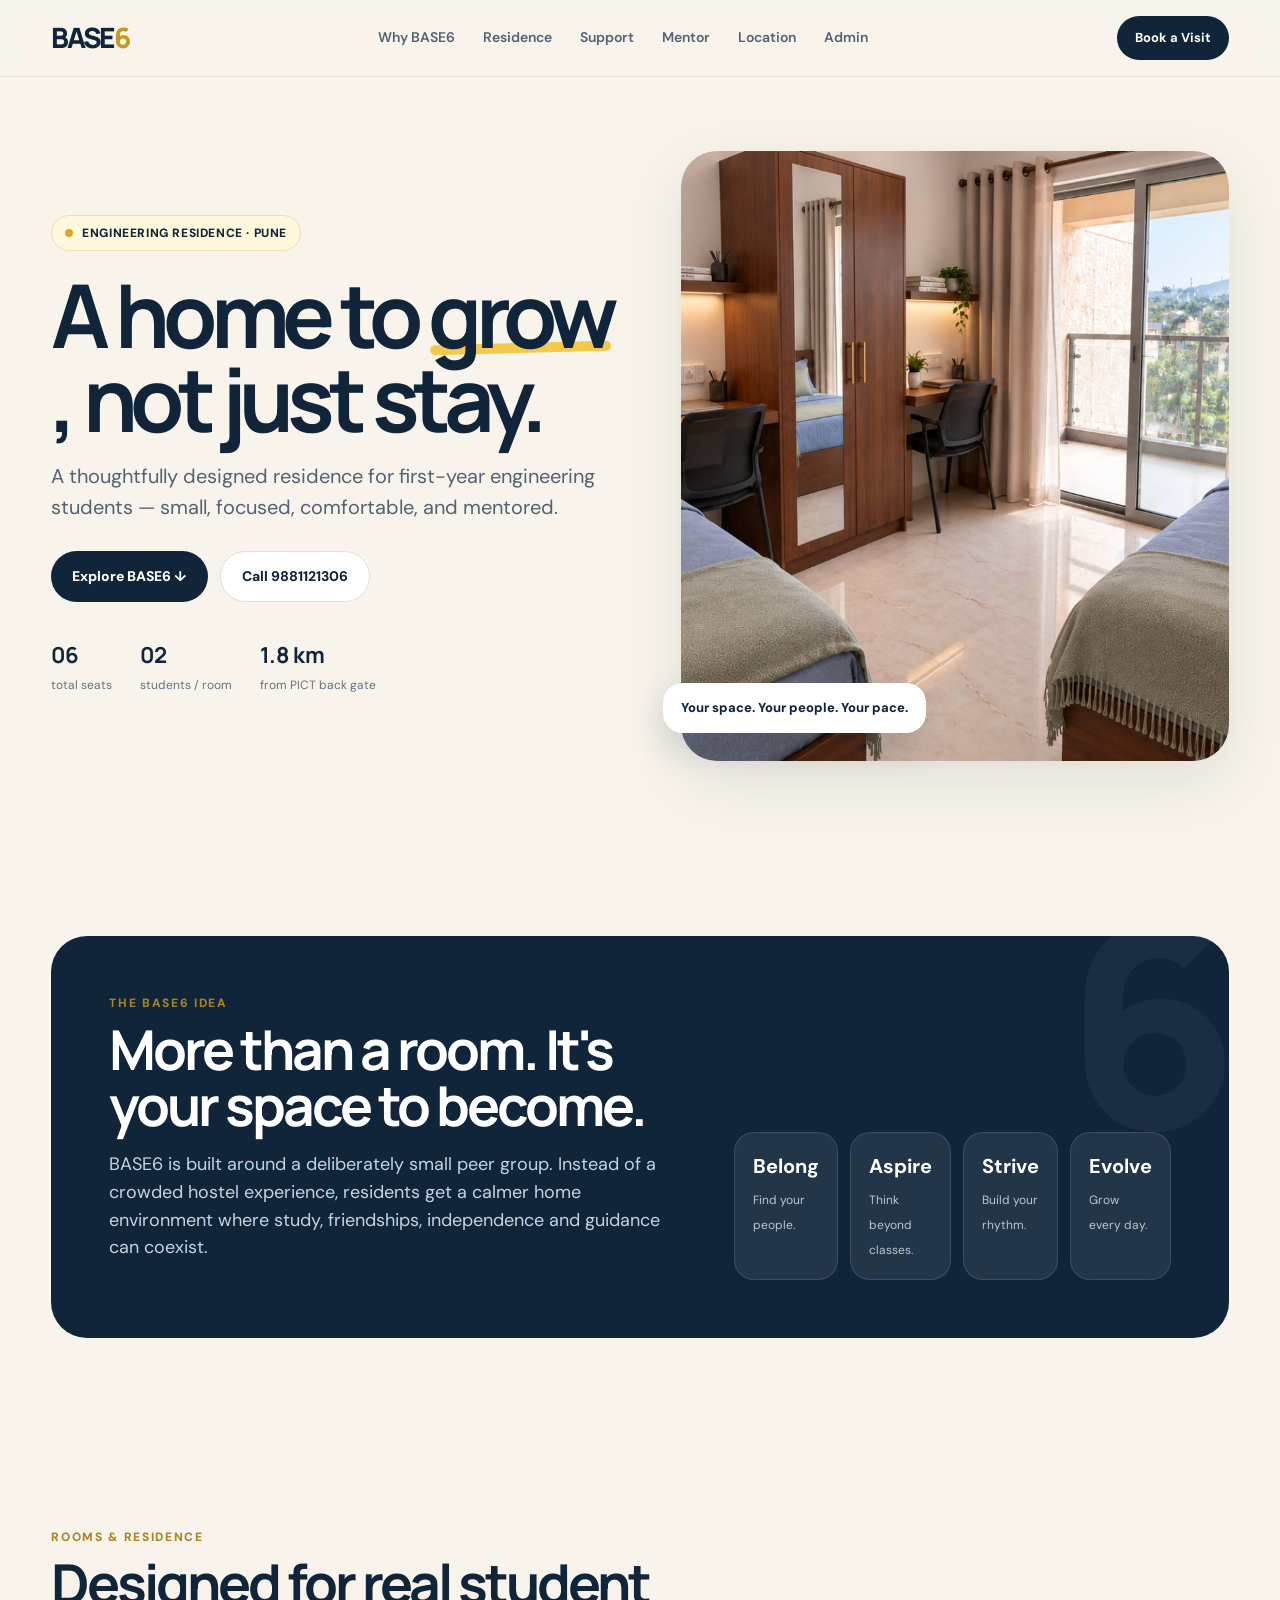
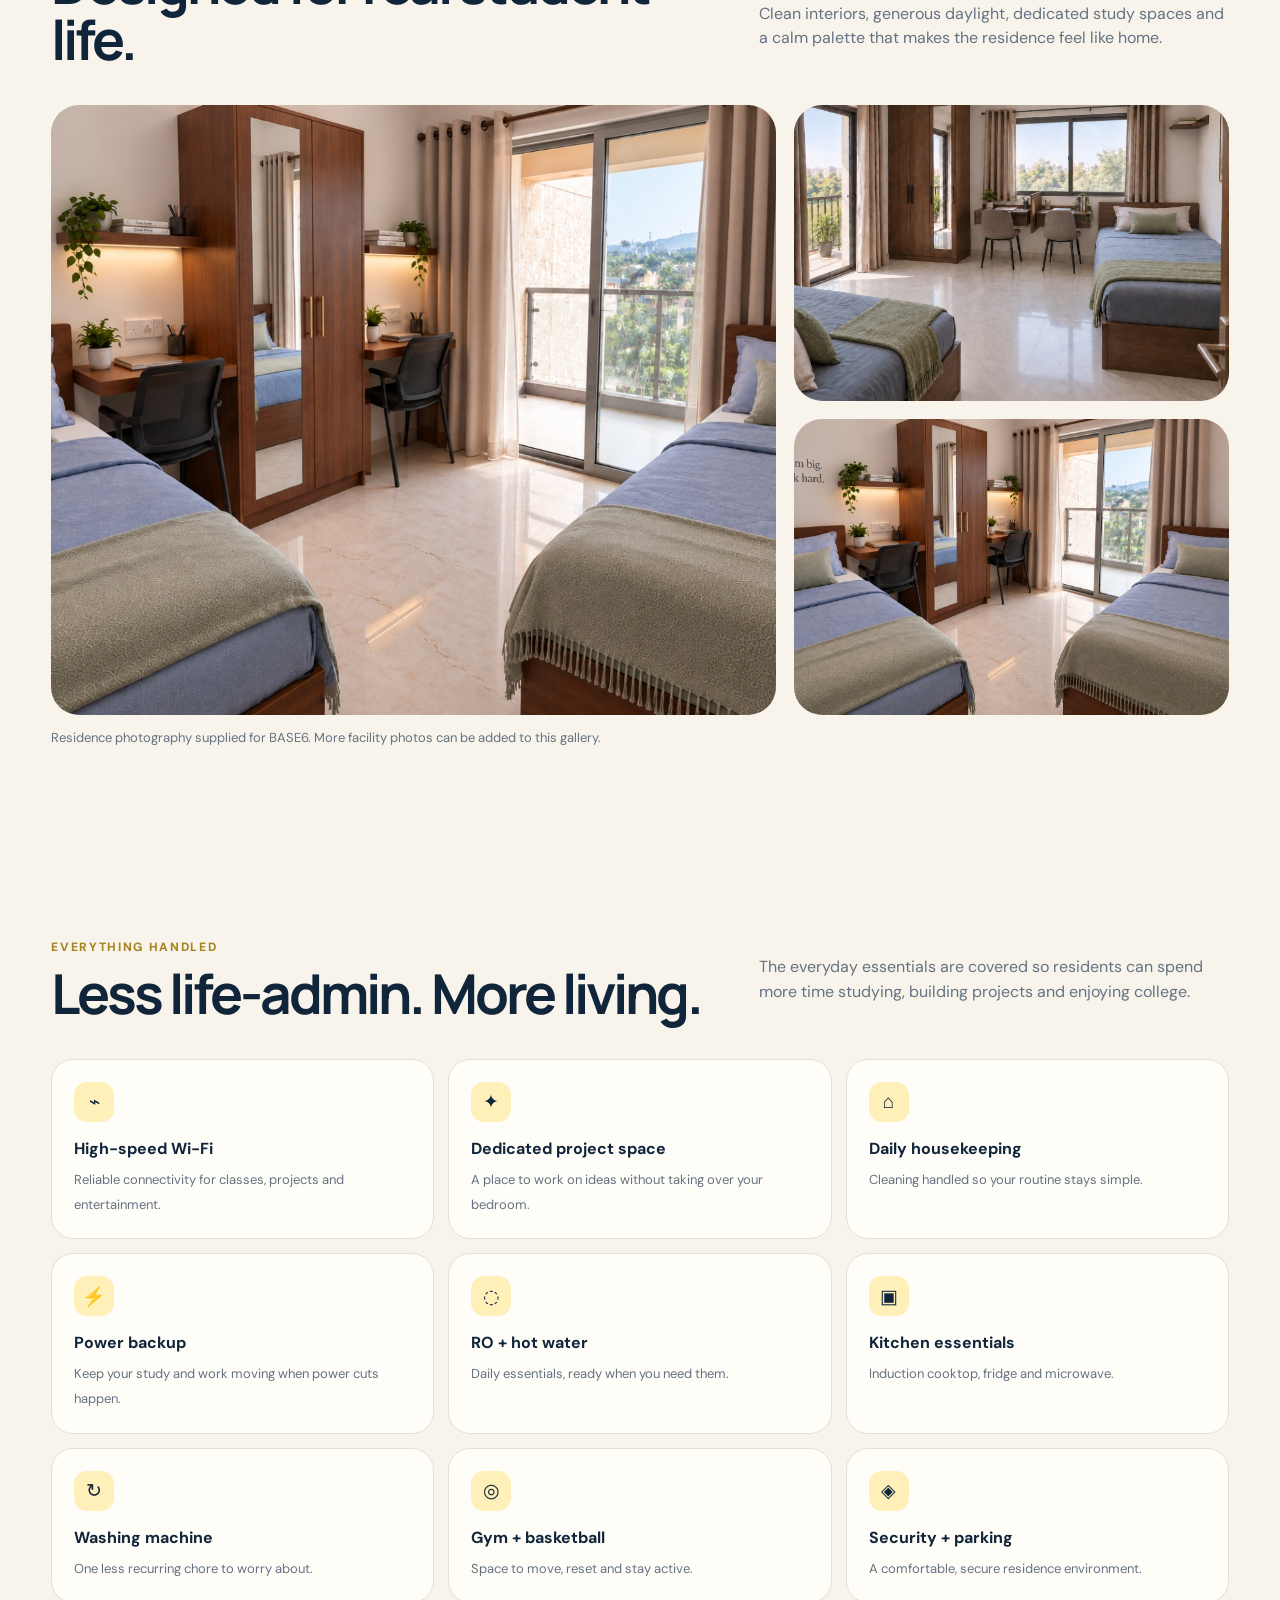
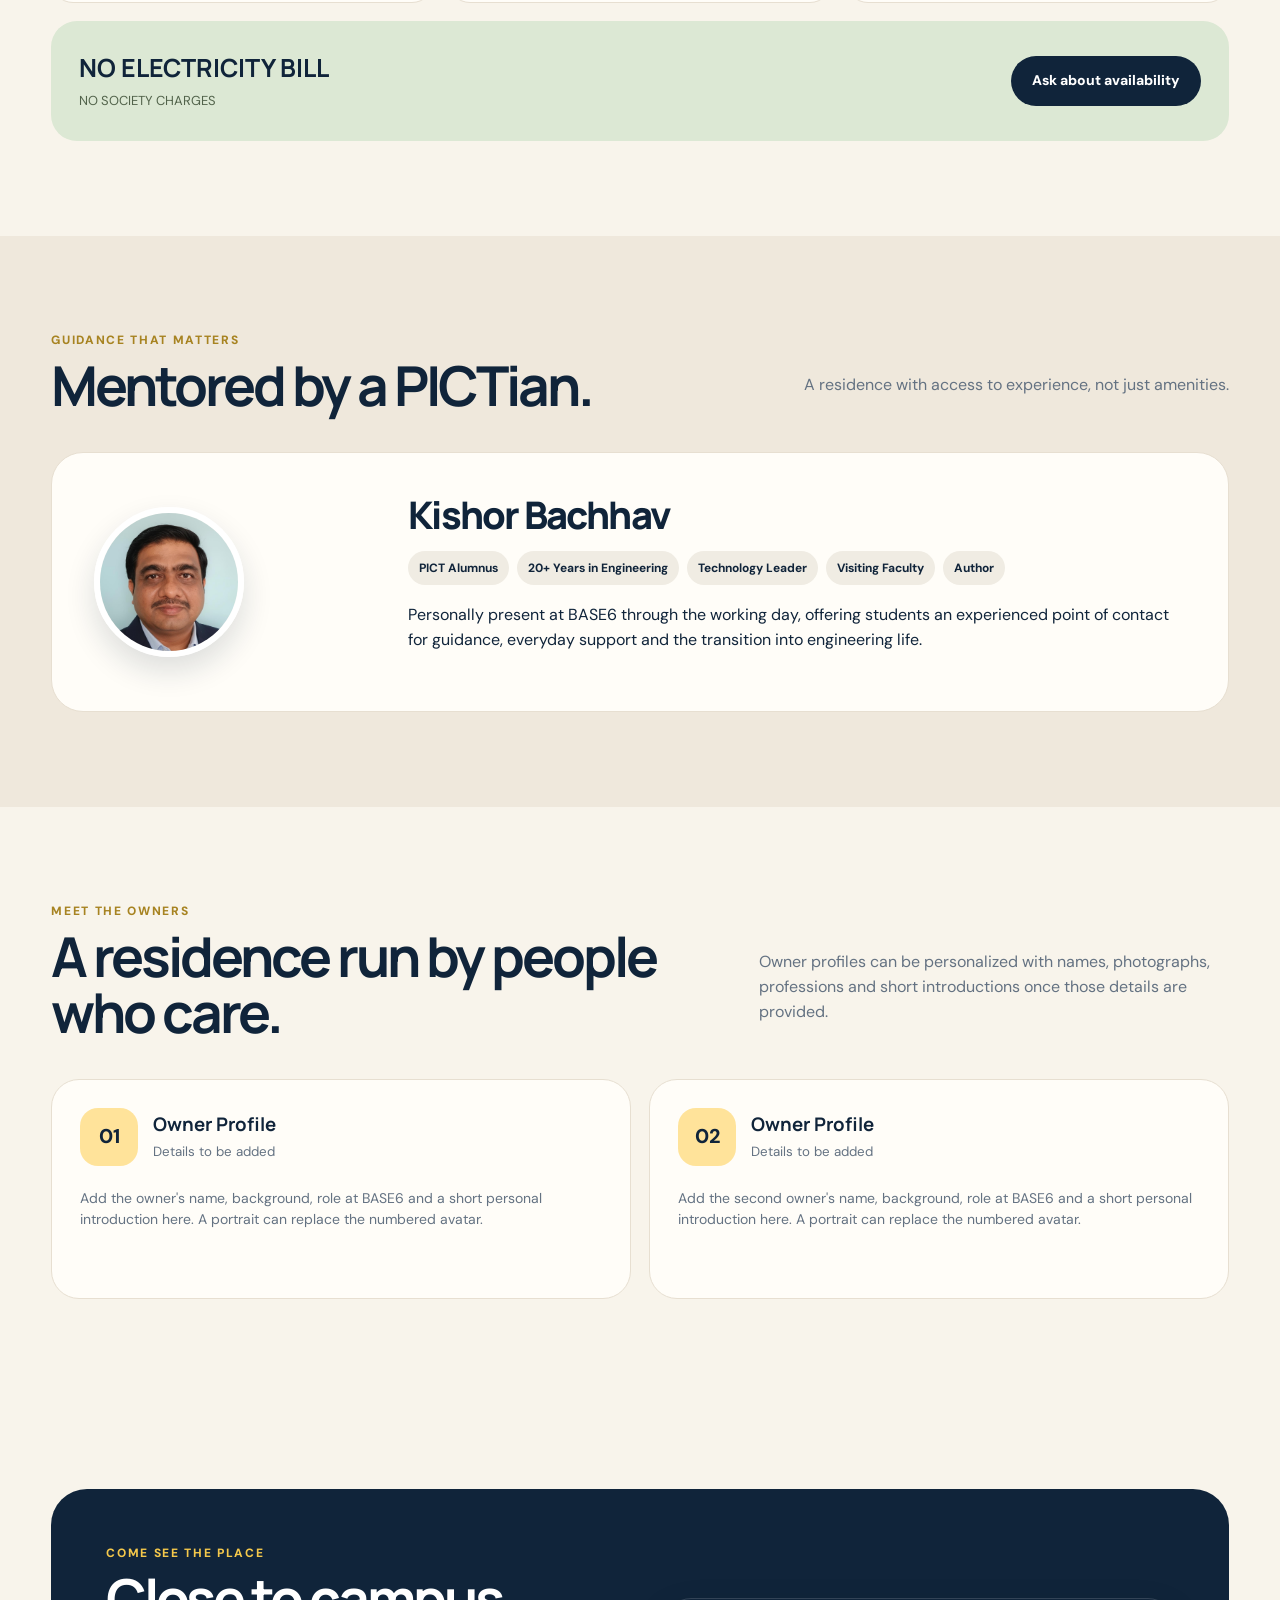
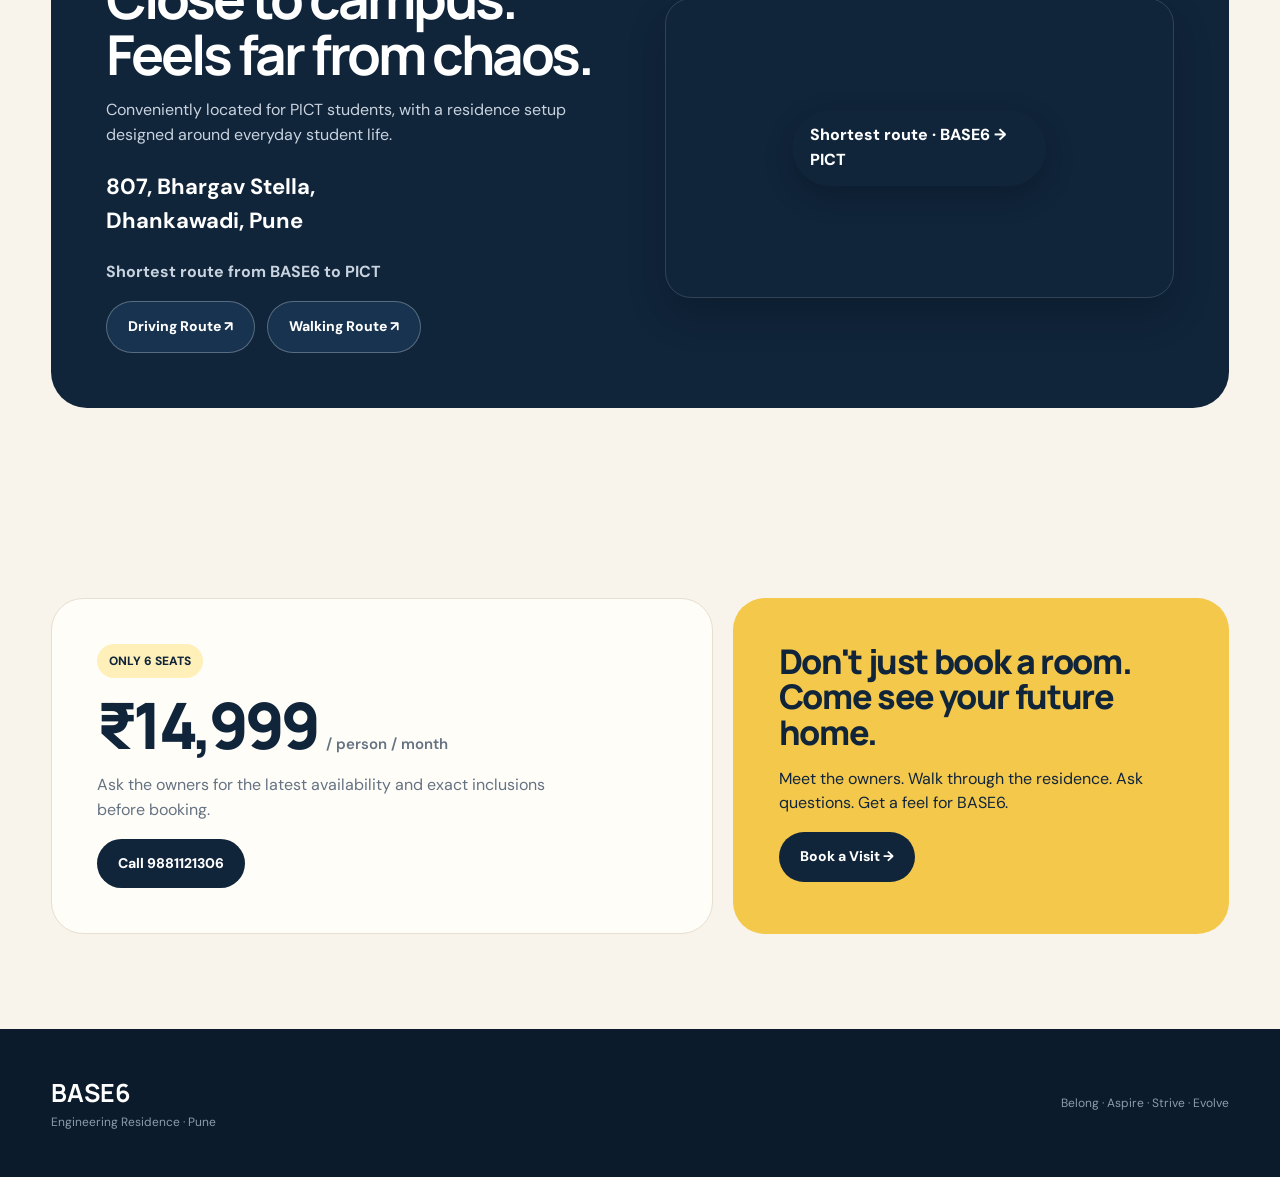
==== index.html @ 6e658d57 "Create BASE6 engineering residence website Co-authored-by: Copilot <223556219+Copilot@users.noreply." ====
<!DOCTYPE html>
<html lang="en">
<head>
  <meta charset="UTF-8">
  <meta name="viewport" content="width=device-width, initial-scale=1.0">
  <meta name="description" content="BASE6 Engineering Residence — a small, mentored residence for first-year engineering students in Dhankawadi, Pune.">
  <title>BASE6 — Engineering Residence</title>
  <link rel="preconnect" href="https://fonts.googleapis.com">
  <link rel="preconnect" href="https://fonts.gstatic.com" crossorigin>
  <link href="https://fonts.googleapis.com/css2?family=DM+Sans:wght@400;500;600;700&family=Manrope:wght@600;700;800&display=swap" rel="stylesheet">
  <style>
    :root{
      --ink:#10243a; --ink2:#18334f; --cream:#f8f4eb; --paper:#fffdf8;
      --yellow:#f4c84b; --yellow2:#ffe39a; --muted:#647282; --line:#e7dfd1;
      --green:#c9d8bf; --radius:28px; --shadow:0 20px 60px rgba(16,36,58,.10);
    }
    *{box-sizing:border-box}
    html{scroll-behavior:smooth}
    body{margin:0;background:var(--cream);color:var(--ink);font-family:"DM Sans",sans-serif;line-height:1.55}
    a{color:inherit;text-decoration:none}
    img{max-width:100%;display:block}
    .wrap{width:min(1180px,92%);margin:auto}
    .nav{position:sticky;top:0;z-index:50;background:rgba(248,244,235,.88);backdrop-filter:blur(16px);border-bottom:1px solid rgba(231,223,209,.8)}
    .navin{height:76px;display:flex;align-items:center;justify-content:space-between}
    .logo{font-family:Manrope;font-weight:800;letter-spacing:-.08em;font-size:28px}
    .logo span{color:#c39b22}
    .links{display:flex;gap:28px;font-size:14px;font-weight:600;color:#526173}
    .links a:hover{color:var(--ink)}
    .navcta{background:var(--ink);color:white;padding:12px 18px;border-radius:999px;font-weight:700;font-size:13px}
    .hero{padding:74px 0 80px;overflow:hidden}
    .heroGrid{display:grid;grid-template-columns:1.02fr .98fr;gap:60px;align-items:center}
    .eyebrow{display:inline-flex;gap:9px;align-items:center;background:#fff8dc;border:1px solid #f0dda0;padding:8px 13px;border-radius:999px;font-size:12px;font-weight:800;letter-spacing:.05em;text-transform:uppercase}
    .dot{width:8px;height:8px;border-radius:50%;background:#d7aa22}
    h1{font-family:Manrope;font-size:clamp(48px,7vw,88px);line-height:.95;letter-spacing:-.075em;margin:22px 0 20px}
    h1 em{font-style:normal;position:relative;display:inline-block}
    h1 em:after{content:"";position:absolute;height:10px;background:var(--yellow);left:2px;right:2px;bottom:4px;z-index:-1;border-radius:20px;transform:rotate(-1.5deg)}
    .lead{font-size:20px;max-width:590px;color:#536273}
    .heroBtns{display:flex;gap:12px;flex-wrap:wrap;margin-top:28px}
    .btn{display:inline-flex;align-items:center;justify-content:center;padding:14px 21px;border-radius:999px;font-weight:800;font-size:14px;transition:.25s transform,.25s box-shadow}
    .btn:hover{transform:translateY(-2px);box-shadow:0 10px 25px rgba(16,36,58,.13)}
    .primary{background:var(--ink);color:white}.secondary{background:white;border:1px solid var(--line)}
    .facts{display:flex;gap:28px;margin-top:36px;flex-wrap:wrap}
    .fact strong{display:block;font-family:Manrope;font-size:22px}.fact span{font-size:12px;color:var(--muted)}
    .heroPhoto{position:relative}
    .heroPhoto img{height:610px;width:100%;object-fit:cover;border-radius:36px;box-shadow:var(--shadow)}
    .photoTag{position:absolute;left:-18px;bottom:28px;background:white;border-radius:20px;padding:15px 18px;box-shadow:0 14px 35px rgba(16,36,58,.16);font-size:13px;font-weight:800}
    section{padding:95px 0}
    .sectionHead{display:flex;justify-content:space-between;align-items:end;gap:30px;margin-bottom:38px}
    .kicker{font-size:12px;text-transform:uppercase;letter-spacing:.14em;font-weight:800;color:#a78321}
    h2{font-family:Manrope;font-size:clamp(34px,5vw,55px);line-height:1.02;letter-spacing:-.055em;margin:8px 0 0}
    .sub{max-width:470px;color:var(--muted)}
    .idea{background:var(--ink);color:white;border-radius:36px;padding:58px;position:relative;overflow:hidden}
    .idea:before{content:"6";position:absolute;right:-10px;top:-55px;font:800 280px/1 Manrope;color:rgba(255,255,255,.045)}
    .ideaGrid{display:grid;grid-template-columns:1.2fr .8fr;gap:60px;align-items:end}
    .idea h2{max-width:650px}.idea p{color:#c9d3df;max-width:650px;font-size:18px}
    .pillars{display:grid;grid-template-columns:repeat(4,1fr);gap:12px;position:relative;z-index:1}
    .pillar{background:rgba(255,255,255,.08);border:1px solid rgba(255,255,255,.12);padding:18px;border-radius:20px}
    .pillar b{display:block;font-size:20px;margin-bottom:5px}.pillar span{font-size:12px;color:#bac7d4}
    .gallery{display:grid;grid-template-columns:1.25fr .75fr;gap:18px}
    .gallery img{width:100%;height:100%;object-fit:cover;border-radius:28px;cursor:pointer;transition:.25s transform,.25s box-shadow}
    .gallery img:hover{transform:translateY(-4px);box-shadow:0 16px 30px rgba(16,36,58,.16)}
    .gallery .big{height:610px}.gallery .small{height:296px}
    .stack{display:grid;grid-template-rows:1fr 1fr;gap:18px}
    .caption{margin-top:13px;color:var(--muted);font-size:13px}
    .features{display:grid;grid-template-columns:repeat(3,1fr);gap:14px}
    .feature{background:var(--paper);border:1px solid var(--line);padding:22px;border-radius:22px;transition:.25s transform}
    .feature:hover{transform:translateY(-3px)}
    .icon{width:40px;height:40px;border-radius:13px;background:#fff0b9;display:grid;place-items:center;margin-bottom:15px;font-size:19px}
    .feature b{display:block;margin-bottom:5px}.feature span{font-size:13px;color:var(--muted)}
    .notice{margin-top:18px;background:#dce8d4;border-radius:26px;padding:28px;display:flex;justify-content:space-between;align-items:center;gap:20px}
    .notice strong{font-family:Manrope;font-size:25px}.notice span{color:#52634b;font-size:13px}
    .mentor{background:#efe8dc}
    .mentorCard{background:var(--paper);border:1px solid var(--line);border-radius:32px;padding:42px;display:grid;grid-template-columns:.35fr 1fr;gap:42px;align-items:center}
    .initial{width:150px;height:150px;border-radius:50%;background:var(--yellow2);display:grid;place-items:center;font:800 58px Manrope;color:var(--ink)}
    .mentorPhoto{width:150px;height:150px;border-radius:50%;object-fit:cover;object-position:center top;box-shadow:0 14px 30px rgba(16,36,58,.14);border:6px solid white}
    .mentorName{font:800 38px/1 Manrope;letter-spacing:-.05em;margin-bottom:12px}
    .tags{display:flex;gap:8px;flex-wrap:wrap;margin:18px 0}
    .tag{background:#f0ece3;border-radius:999px;padding:8px 11px;font-size:12px;font-weight:700}
    .owners{display:grid;grid-template-columns:repeat(2,1fr);gap:18px}
    .owner{background:var(--paper);border:1px solid var(--line);border-radius:28px;padding:28px;min-height:220px}
    .ownerTop{display:flex;align-items:center;gap:15px;margin-bottom:22px}
    .avatar{width:58px;height:58px;border-radius:18px;background:var(--yellow2);display:grid;place-items:center;font-weight:800;font-size:20px}
    .owner h3{margin:0;font-family:Manrope}.owner small{color:var(--muted)}
    .owner p{font-size:14px;color:var(--muted)}
    .location{background:var(--ink);color:white;border-radius:36px;padding:55px}
    .locationGrid{display:grid;grid-template-columns:1fr 1fr;gap:50px;align-items:center}
    .location p{color:#c9d3df}.address{font-size:22px;font-weight:700;margin:22px 0}
    .location .heroBtns{margin-top:14px}.location .heroBtns .btn{background:#18334f!important;color:white;border:1px solid rgba(255,255,255,.28)}
    .location .heroBtns .btn:hover{background:#244968!important}
    .mapbox{height:300px;border-radius:26px;position:relative;overflow:hidden;border:1px solid rgba(255,255,255,.14);box-shadow:0 18px 38px rgba(0,0,0,.18)}
    .mapbox iframe{width:100%;height:100%;border:0;display:block;filter:saturate(.9) contrast(1.1)}
    .pin{position:absolute;left:50%;top:50%;transform:translate(-50%,-50%);background:var(--ink);color:white;border-radius:999px;padding:13px 17px;font-weight:800;box-shadow:0 10px 30px rgba(0,0,0,.2);pointer-events:none;z-index:2}
    .pricing{display:grid;grid-template-columns:1fr .75fr;gap:20px}
    .priceCard,.visitCard{border-radius:32px;padding:45px;border:1px solid var(--line);background:var(--paper)}
    .price{font:800 64px/1 Manrope;letter-spacing:-.06em;margin:15px 0 6px}
    .price small{font:600 15px "DM Sans";letter-spacing:0;color:var(--muted)}
    .limited{display:inline-block;background:#fff0b9;padding:8px 12px;border-radius:999px;font-size:12px;font-weight:800}
    .visitCard{background:var(--yellow);border-color:transparent}
    .visitCard h3{font:800 34px/1.05 Manrope;letter-spacing:-.04em;margin:0 0 12px}
    .room-modal{position:fixed;inset:0;z-index:100;display:none;place-items:center;padding:20px;background:rgba(8,25,42,.72);backdrop-filter:blur(8px)}
    .room-modal.open{display:grid}
    .room-modal-card{width:min(1100px,100%);max-height:92vh;overflow:auto;background:var(--paper);border-radius:28px;padding:28px;box-shadow:0 25px 80px rgba(0,0,0,.3)}
    .room-modal-head{display:flex;align-items:start;justify-content:space-between;gap:20px;margin-bottom:20px}
    .room-modal-head h2{font-size:clamp(28px,4vw,44px)}
    .modal-close{border:0;background:#f0ece3;color:var(--ink);width:40px;height:40px;border-radius:50%;font-size:24px;cursor:pointer}
    .room-modal-grid{display:grid;grid-template-columns:1fr 1fr;gap:22px}
    .modal-viewer{position:relative;display:grid;place-items:center;min-height:360px;border-radius:20px;background:#edf1f4;overflow:hidden}
    .modal-viewer img{width:100%;height:360px;object-fit:cover;user-select:none;cursor:grab}
    .modal-viewer img:active{cursor:grabbing}
    .modal-arrow{position:absolute;top:50%;transform:translateY(-50%);z-index:2;border:0;background:rgba(16,36,58,.78);color:#fff;width:38px;height:38px;border-radius:50%;font-size:22px;cursor:pointer}
    .modal-arrow.prev{left:12px}.modal-arrow.next{right:12px}
    .modal-frame-label{position:absolute;left:50%;bottom:12px;transform:translateX(-50%);padding:6px 11px;border-radius:999px;background:rgba(255,255,255,.9);font-size:12px;font-weight:800}
    .modal-thumbs{display:flex;gap:8px;margin-top:10px}
    .modal-thumbs button{padding:0;border:2px solid transparent;border-radius:10px;overflow:hidden;background:none;cursor:pointer}
    .modal-thumbs button.active{border-color:var(--yellow)}
    .modal-thumbs img{width:70px;height:48px;object-fit:cover}
    .modal-layout-wrap{padding:14px;border-radius:20px;background:#eef0f7}
    .modal-layout-wrap canvas{width:100%;height:auto;border-radius:14px;background:#fff}
    .modal-note{margin:10px 0 0;color:var(--muted);font-size:13px}
    footer{padding:45px 0;background:#0b1b2b;color:#c6d0da}
    .foot{display:flex;justify-content:space-between;gap:20px;align-items:center}.foot b{color:white;font-family:Manrope;font-size:25px}
    .tiny{font-size:12px;color:#8e9baa}
    @media(max-width:850px){
      .links{display:none}.hero{padding-top:45px}.heroGrid,.ideaGrid,.locationGrid,.pricing{grid-template-columns:1fr}
      .heroPhoto img{height:430px}.photoTag{left:12px}.pillars{grid-template-columns:1fr 1fr}
      .gallery{grid-template-columns:1fr}.gallery .big{height:430px}.gallery .small{height:250px}
      .features{grid-template-columns:1fr 1fr}.mentorCard{grid-template-columns:1fr;padding:30px}.initial{width:100px;height:100px;font-size:40px}
      .owners{grid-template-columns:1fr}.location{padding:35px}.sectionHead{display:block}
    }
    @media(max-width:520px){
      .navcta{padding:10px 14px}.heroBtns .btn{width:100%}.facts{gap:20px}
      .idea,.location{border-radius:26px;padding:28px}.pillars{grid-template-columns:1fr}.features{grid-template-columns:1fr}
      .priceCard,.visitCard{padding:30px}.price{font-size:48px}.foot{display:block}
    }
  </style>
</head>
<body>
  <nav class="nav">
    <div class="wrap navin">
      <a class="logo" href="#top">BASE<span>6</span></a>
      <div class="links">
        <a href="#about">Why BASE6</a><a href="#rooms">Residence</a><a href="#support">Support</a><a href="#mentor">Mentor</a><a href="#location">Location</a><a href="admin.html">Admin</a>
      </div>
      <a class="navcta" href="https://wa.me/919881121306?text=hi%20i%20want%20to%20book%20an%20appointment" target="_blank" rel="noopener">Book a Visit</a>
    </div>
  </nav>

  <main id="top">
    <section class="hero">
      <div class="wrap heroGrid">
        <div>
          <div class="eyebrow"><span class="dot"></span> Engineering Residence · Pune</div>
          <h1>A home to <em>grow</em>, not just stay.</h1>
          <p class="lead">A thoughtfully designed residence for first-year engineering students — small, focused, comfortable, and mentored.</p>
          <div class="heroBtns">
            <a class="btn primary" href="#rooms">Explore BASE6 ↓</a>
            <a class="btn secondary" href="tel:9881121306">Call 9881121306</a>
          </div>
          <div class="facts">
            <div class="fact"><strong>06</strong><span>total seats</span></div>
            <div class="fact"><strong>02</strong><span>students / room</span></div>
            <div class="fact"><strong>1.8 km</strong><span>from PICT back gate</span></div>
          </div>
        </div>
        <div class="heroPhoto">
          <img src="assets/base6-room-wide.jpeg" alt="Bright BASE6 student bedroom with two study desks and beds">
          <div class="photoTag">Your space. Your people. Your pace.</div>
        </div>
      </div>
    </section>

    <section id="about">
      <div class="wrap">
        <div class="idea">
          <div class="ideaGrid">
            <div>
              <div class="kicker">The BASE6 idea</div>
              <h2>More than a room. It's your space to become.</h2>
              <p>BASE6 is built around a deliberately small peer group. Instead of a crowded hostel experience, residents get a calmer home environment where study, friendships, independence and guidance can coexist.</p>
            </div>
            <div class="pillars">
              <div class="pillar"><b>Belong</b><span>Find your people.</span></div>
              <div class="pillar"><b>Aspire</b><span>Think beyond classes.</span></div>
              <div class="pillar"><b>Strive</b><span>Build your rhythm.</span></div>
              <div class="pillar"><b>Evolve</b><span>Grow every day.</span></div>
            </div>
          </div>
        </div>
      </div>
    </section>

    <section id="rooms">
      <div class="wrap">
        <div class="sectionHead">
          <div><div class="kicker">Rooms & residence</div><h2>Designed for real student life.</h2></div>
          <p class="sub">Clean interiors, generous daylight, dedicated study spaces and a calm palette that makes the residence feel like home.</p>
        </div>
        <div class="gallery">
          <img class="big room-photo" data-room="room-wide" src="assets/base6-room-wide.jpeg" alt="BASE6 residence interior with twin beds and study desks" tabindex="0" role="button" aria-label="Open room wide 360 view and layout">
          <div class="stack">
            <img class="small room-photo" data-room="room-twin" src="assets/base6-room-twin.jpeg" alt="BASE6 twin bedroom with wardrobes and balcony" tabindex="0" role="button" aria-label="Open twin room 360 view and layout">
            <img class="small room-photo" data-room="room-study" src="assets/base6-room-wide.jpeg" alt="BASE6 room and study area" tabindex="0" role="button" aria-label="Open study room 360 view and layout">
          </div>
        </div>
        <div class="caption">Residence photography supplied for BASE6. More facility photos can be added to this gallery.</div>
      </div>
    </section>

    <section id="support">
      <div class="wrap">
        <div class="sectionHead">
          <div><div class="kicker">Everything handled</div><h2>Less life-admin. More living.</h2></div>
          <p class="sub">The everyday essentials are covered so residents can spend more time studying, building projects and enjoying college.</p>
        </div>
        <div class="features">
          <div class="feature"><div class="icon">⌁</div><b>High-speed Wi-Fi</b><span>Reliable connectivity for classes, projects and entertainment.</span></div>
          <div class="feature"><div class="icon">✦</div><b>Dedicated project space</b><span>A place to work on ideas without taking over your bedroom.</span></div>
          <div class="feature"><div class="icon">⌂</div><b>Daily housekeeping</b><span>Cleaning handled so your routine stays simple.</span></div>
          <div class="feature"><div class="icon">⚡</div><b>Power backup</b><span>Keep your study and work moving when power cuts happen.</span></div>
          <div class="feature"><div class="icon">◌</div><b>RO + hot water</b><span>Daily essentials, ready when you need them.</span></div>
          <div class="feature"><div class="icon">▣</div><b>Kitchen essentials</b><span>Induction cooktop, fridge and microwave.</span></div>
          <div class="feature"><div class="icon">↻</div><b>Washing machine</b><span>One less recurring chore to worry about.</span></div>
          <div class="feature"><div class="icon">◎</div><b>Gym + basketball</b><span>Space to move, reset and stay active.</span></div>
          <div class="feature"><div class="icon">◈</div><b>Security + parking</b><span>A comfortable, secure residence environment.</span></div>
        </div>
        <div class="notice"><div><strong>NO ELECTRICITY BILL</strong><br><span>NO SOCIETY CHARGES</span></div><a class="btn primary" href="tel:9881121306">Ask about availability</a></div>
      </div>
    </section>

    <section class="mentor" id="mentor">
      <div class="wrap">
        <div class="sectionHead">
          <div><div class="kicker">Guidance that matters</div><h2>Mentored by a PICTian.</h2></div>
          <p class="sub">A residence with access to experience, not just amenities.</p>
        </div>
        <div class="mentorCard">
          <img class="mentorPhoto" src="assets/kishor-bachhav.png" alt="Portrait of Kishor Bachhav">
          <div>
            <div class="mentorName">Kishor Bachhav</div>
            <div class="tags"><span class="tag">PICT Alumnus</span><span class="tag">20+ Years in Engineering</span><span class="tag">Technology Leader</span><span class="tag">Visiting Faculty</span><span class="tag">Author</span></div>
            <p>Personally present at BASE6 through the working day, offering students an experienced point of contact for guidance, everyday support and the transition into engineering life.</p>
          </div>
        </div>
      </div>
    </section>

    <section id="owners">
      <div class="wrap">
        <div class="sectionHead">
          <div><div class="kicker">Meet the owners</div><h2>A residence run by people who care.</h2></div>
          <p class="sub">Owner profiles can be personalized with names, photographs, professions and short introductions once those details are provided.</p>
        </div>
        <div class="owners">
          <article class="owner">
            <div class="ownerTop"><div class="avatar">01</div><div><h3>Owner Profile</h3><small>Details to be added</small></div></div>
            <p>Add the owner's name, background, role at BASE6 and a short personal introduction here. A portrait can replace the numbered avatar.</p>
          </article>
          <article class="owner">
            <div class="ownerTop"><div class="avatar">02</div><div><h3>Owner Profile</h3><small>Details to be added</small></div></div>
            <p>Add the second owner's name, background, role at BASE6 and a short personal introduction here. A portrait can replace the numbered avatar.</p>
          </article>
        </div>
      </div>
    </section>

    <section id="location">
      <div class="wrap">
        <div class="location">
          <div class="locationGrid">
            <div>
              <div class="kicker" style="color:#f4c84b">Come see the place</div>
              <h2>Close to campus.<br>Feels far from chaos.</h2>
              <p>Conveniently located for PICT students, with a residence setup designed around everyday student life.</p>
              <div class="address">807, Bhargav Stella,<br>Dhankawadi, Pune</div>
              <p><strong>Shortest route from BASE6 to PICT</strong></p>
              <div class="heroBtns">
                <a class="btn" href="https://www.google.com/maps/dir/Bhargav+Stella/SCTR'S+Pune+Institute+of+Computer+Technology/data=!4m2!4m1!3e0" target="_blank" rel="noopener">Driving Route ↗</a>
                <a class="btn secondary" href="https://maps.app.goo.gl/USDAcSkhqKwqDrpEA" target="_blank" rel="noopener">Walking Route ↗</a>
              </div>
            </div>
            <div class="mapbox">
              <iframe
                src="https://www.google.com/maps?q=18.4635823,73.853977&z=15&output=embed"
                loading="lazy"
                referrerpolicy="no-referrer-when-downgrade"
                allowfullscreen
                title="BASE6 location map">
              </iframe>
              <div class="pin">Shortest route · BASE6 → PICT</div>
            </div>
          </div>
        </div>
      </div>
    </section>

    <section id="pricing">
      <div class="wrap">
        <div class="pricing">
          <div class="priceCard">
            <span class="limited">ONLY 6 SEATS</span>
            <div class="price">₹14,999 <small>/ person / month</small></div>
            <p class="sub">Ask the owners for the latest availability and exact inclusions before booking.</p>
            <a class="btn primary" href="tel:9881121306">Call 9881121306</a>
          </div>
          <div class="visitCard">
            <h3>Don't just book a room. Come see your future home.</h3>
            <p>Meet the owners. Walk through the residence. Ask questions. Get a feel for BASE6.</p>
            <a class="btn primary" href="https://wa.me/919881121306?text=hi%20i%20want%20to%20book%20an%20appointment" target="_blank" rel="noopener">Book a Visit →</a>
          </div>
        </div>
      </div>
    </section>
  </main>

  <footer>
    <div class="wrap foot">
      <div><b>BASE6</b><div class="tiny">Engineering Residence · Pune</div></div>
      <div class="tiny">Belong · Aspire · Strive · Evolve</div>
    </div>
  </footer>
  <div id="roomModal" class="room-modal" role="dialog" aria-modal="true" aria-labelledby="modalRoomTitle">
    <div class="room-modal-card">
      <div class="room-modal-head">
        <div><div class="kicker">Room details</div><h2 id="modalRoomTitle">Room preview</h2></div>
        <button id="closeRoomModal" class="modal-close" type="button" aria-label="Close room preview">×</button>
      </div>
      <div class="room-modal-grid">
        <div>
          <div id="modalViewer" class="modal-viewer">
            <button id="modalPrev" class="modal-arrow prev" type="button" aria-label="Previous room view">←</button>
            <img id="modalImage" alt="">
            <button id="modalNext" class="modal-arrow next" type="button" aria-label="Next room view">→</button>
            <span id="modalFrameLabel" class="modal-frame-label"></span>
          </div>
          <div id="modalThumbs" class="modal-thumbs"></div>
          <p class="modal-note">Drag the image or use the arrows to explore this room's 360° views.</p>
        </div>
        <div>
          <div class="modal-layout-wrap"><canvas id="modalLayoutCanvas" width="700" height="420" aria-label="Selected room layout"></canvas></div>
          <p id="modalLayoutNote" class="modal-note"></p>
        </div>
      </div>
    </div>
  </div>
  <script src="room-gallery.js"></script>
</body>
</html>
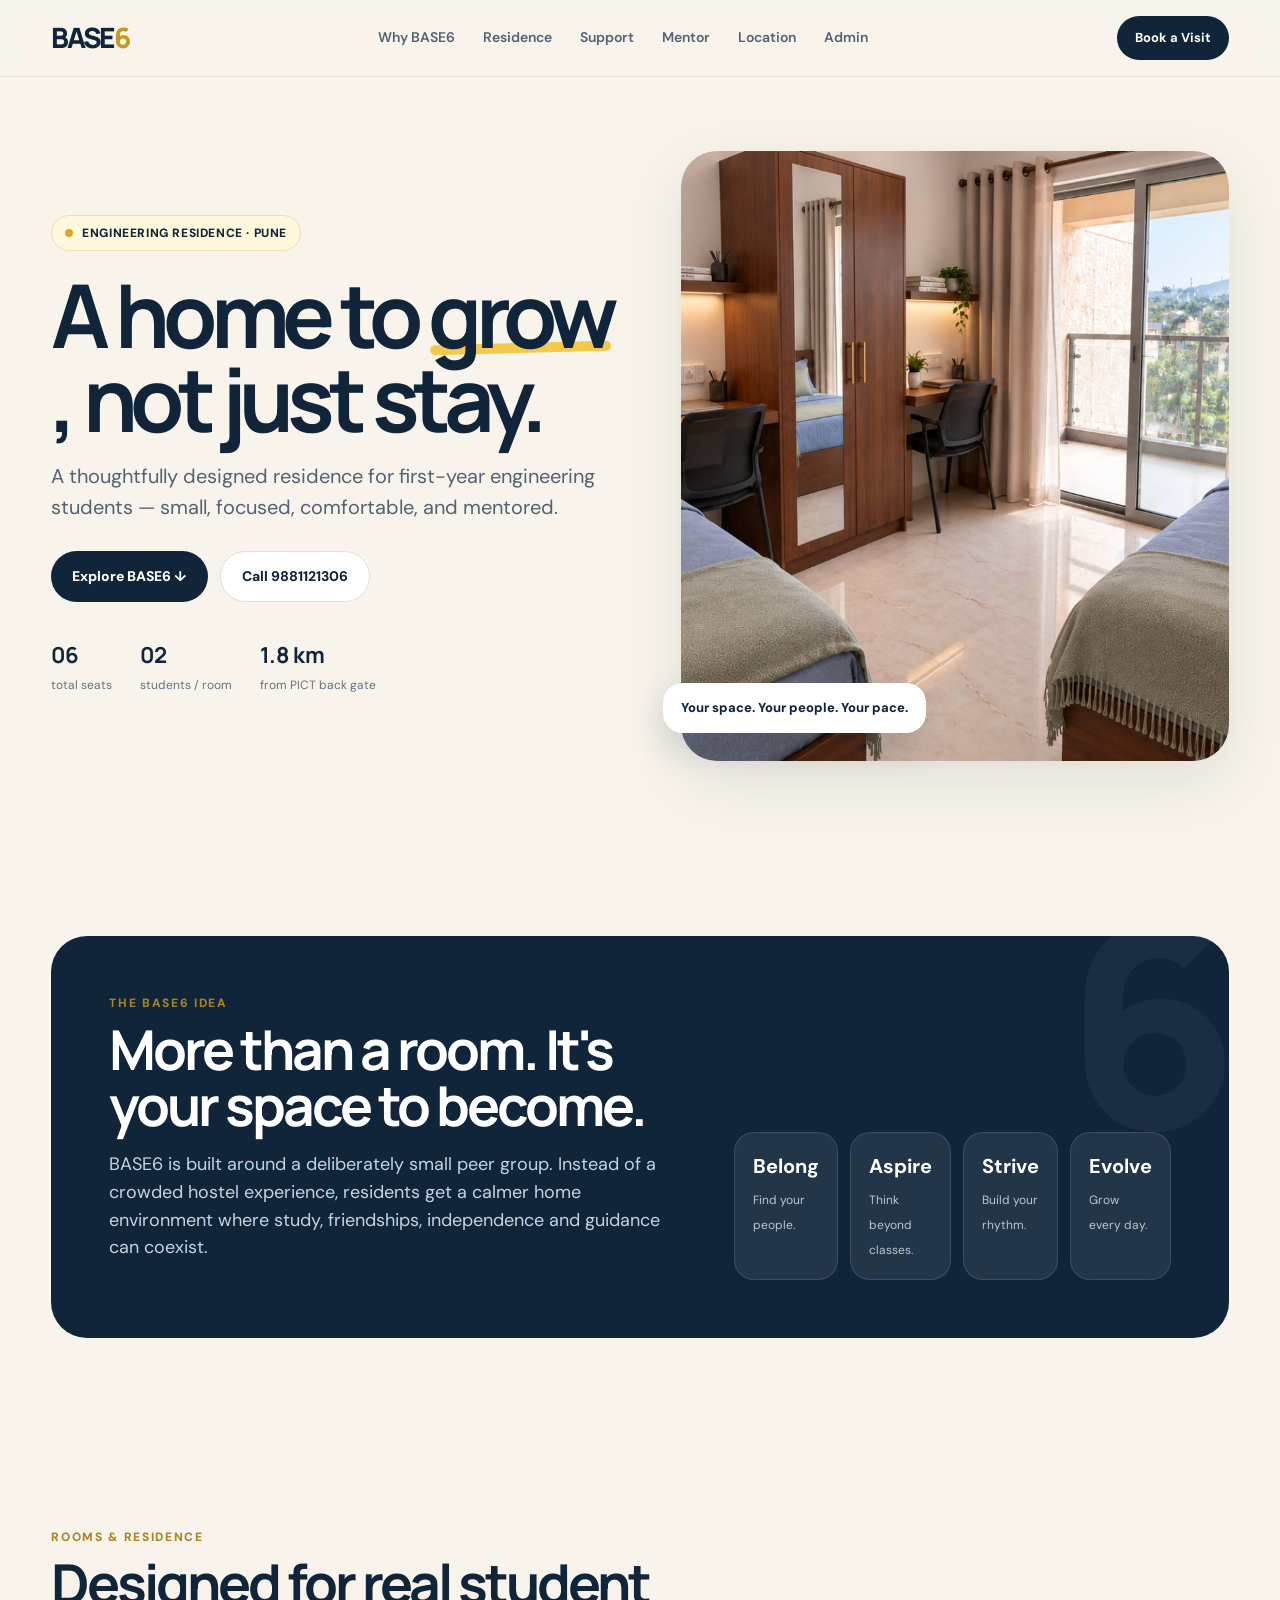
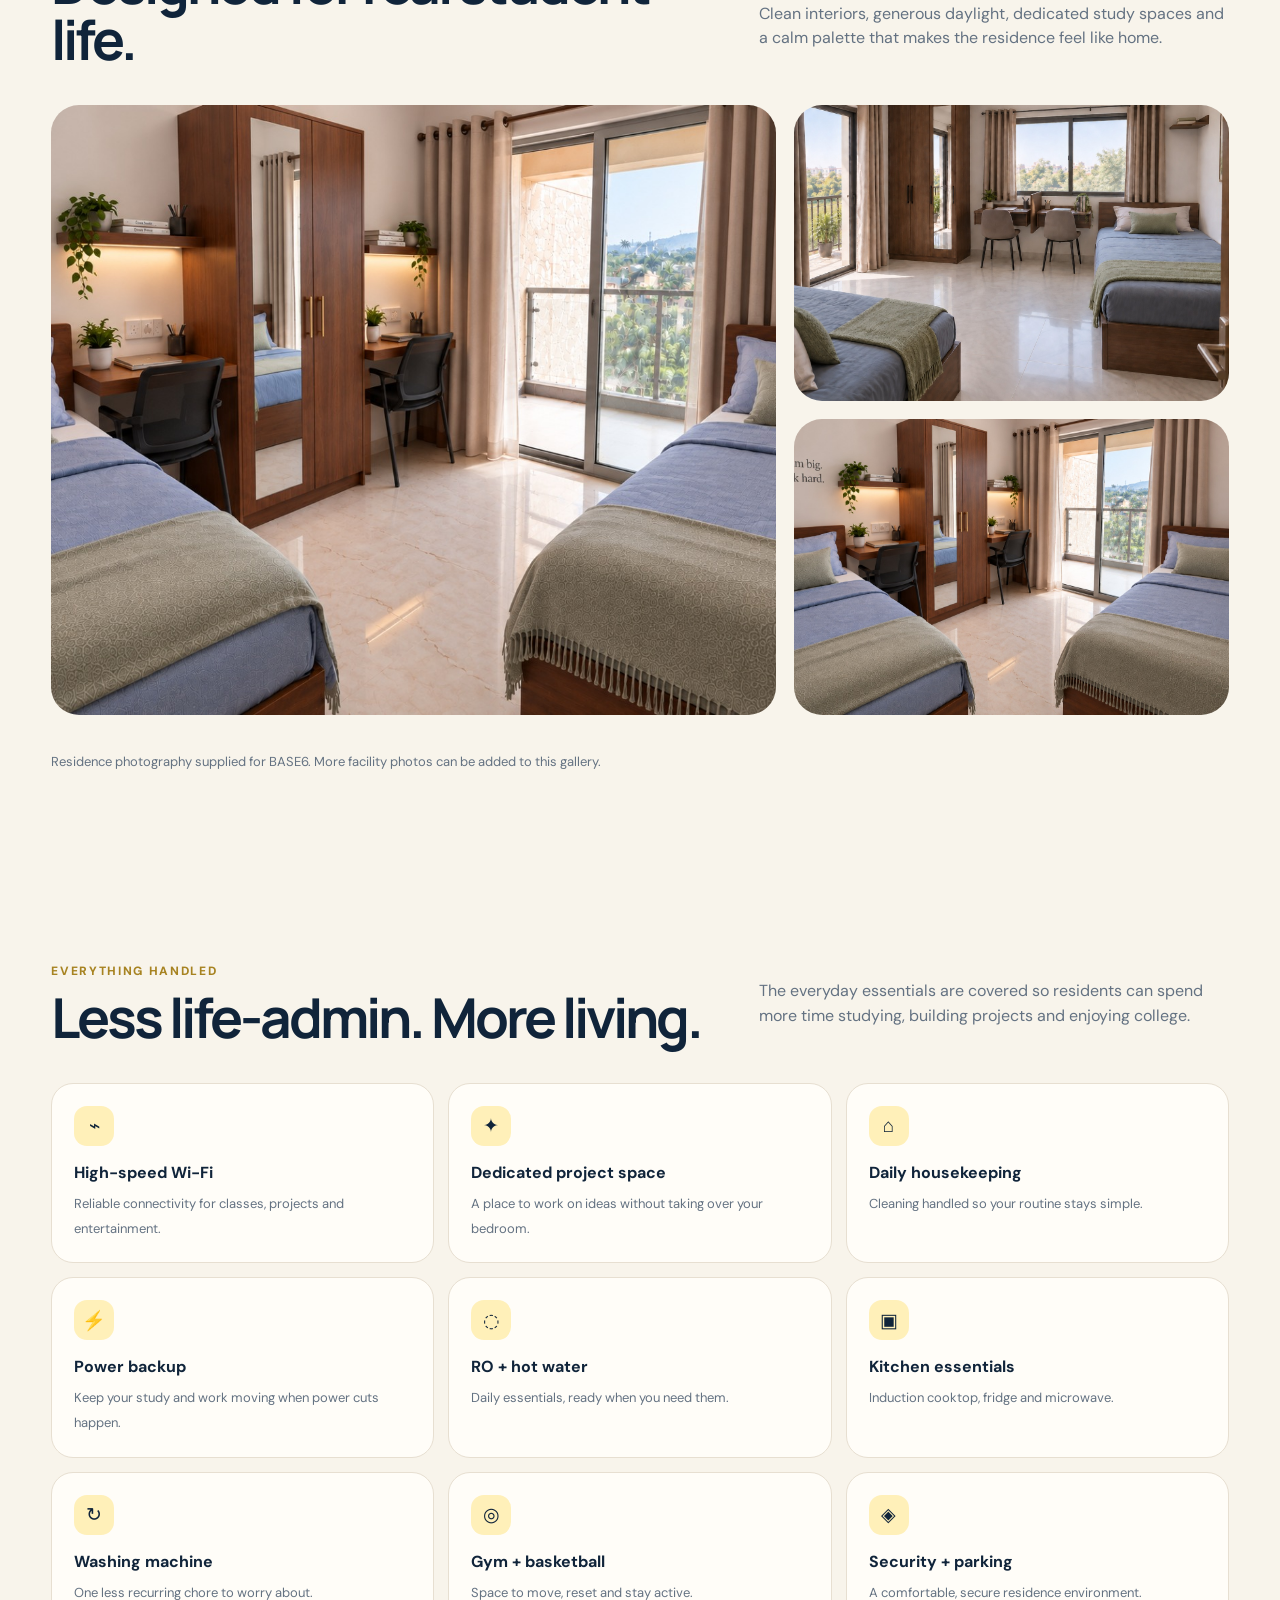
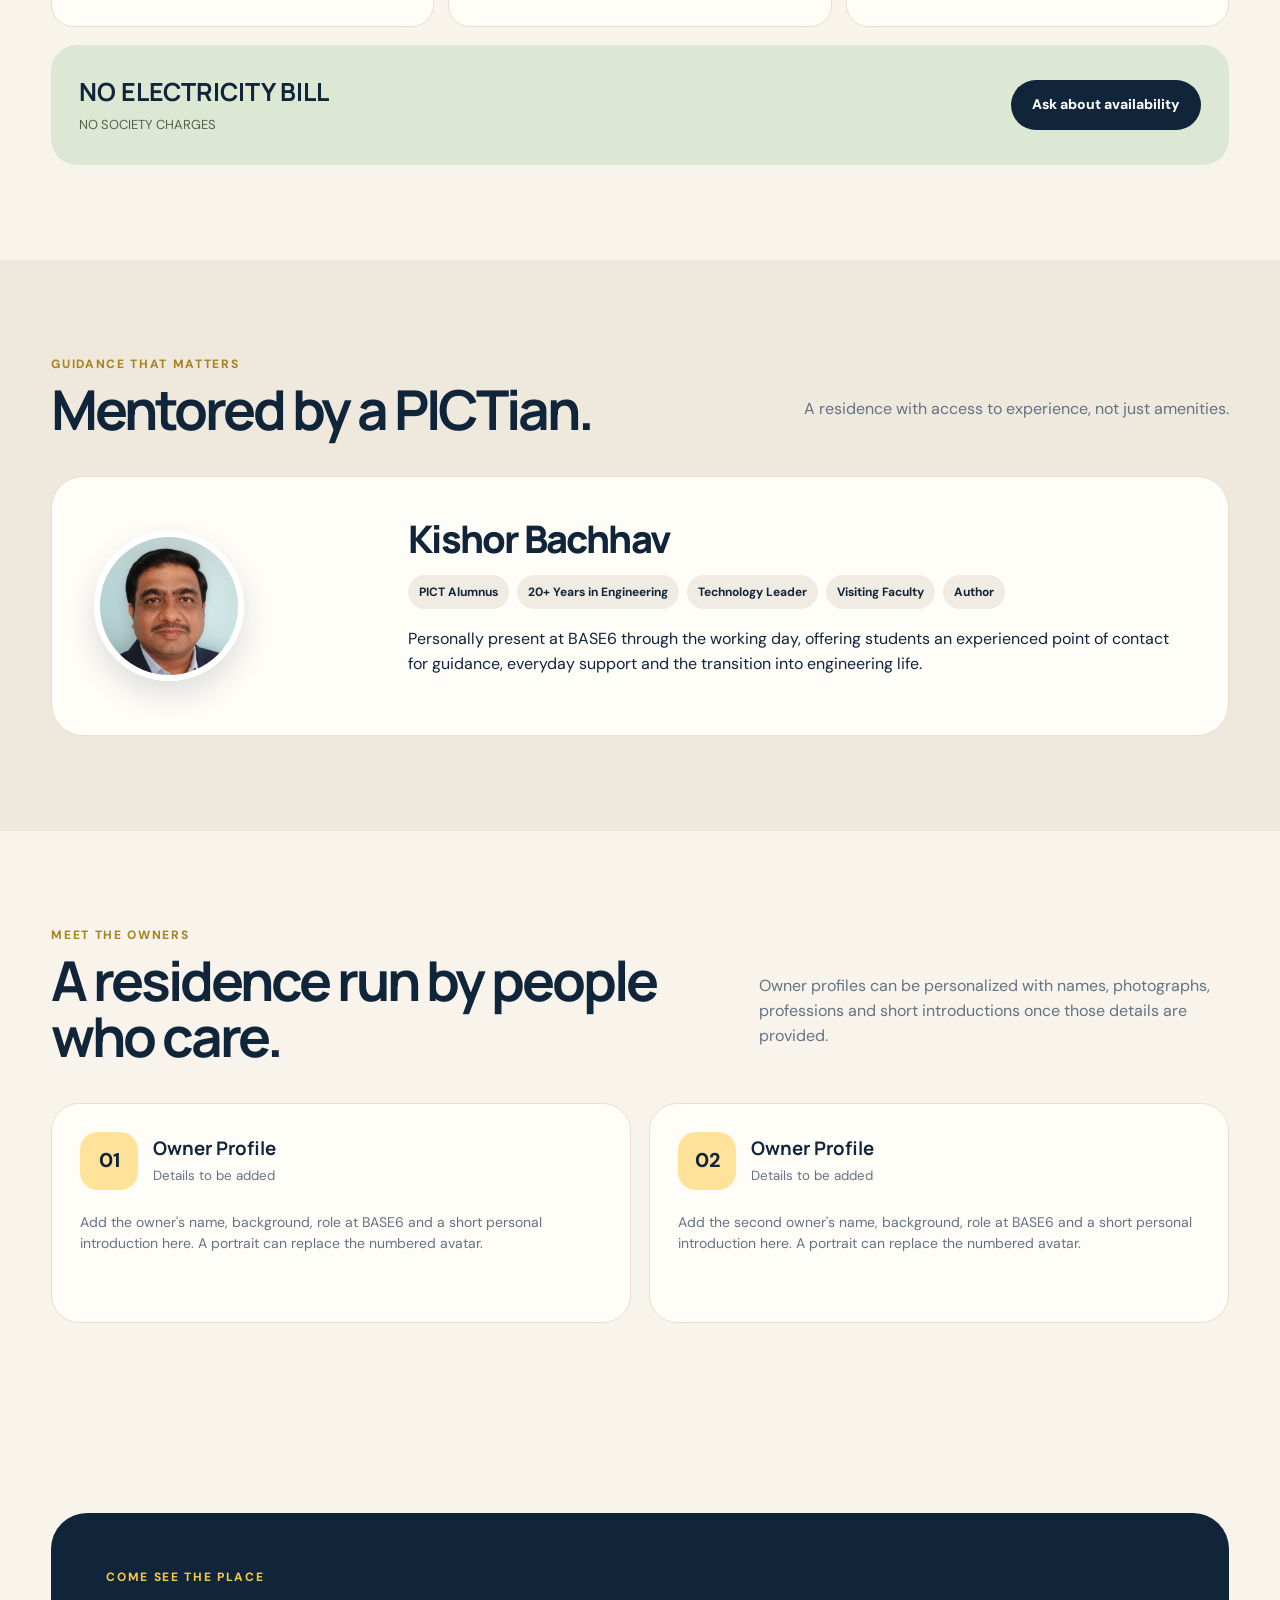
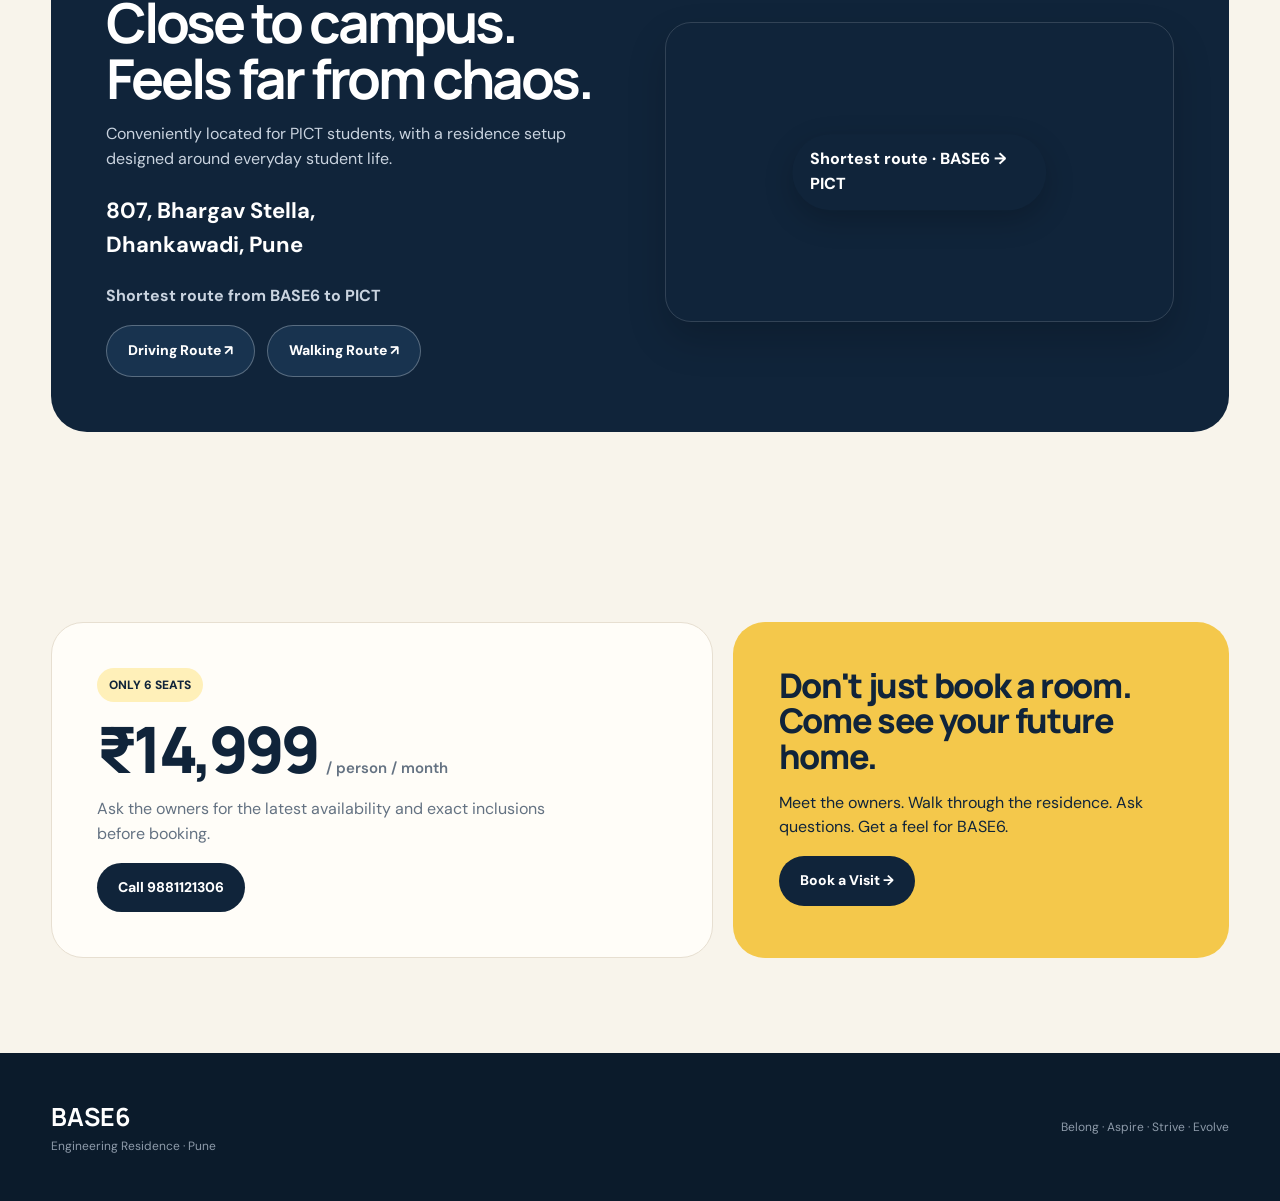
==== commit 82986665: "Add admin PG image uploads Co-authored-by: Copilot <223556219+Copilot@users.noreply.github.com>" ====
--- a/index.html
+++ b/index.html
@@ -62,6 +62,8 @@
     .gallery .big{height:610px}.gallery .small{height:296px}
     .stack{display:grid;grid-template-rows:1fr 1fr;gap:18px}
     .caption{margin-top:13px;color:var(--muted);font-size:13px}
+    .pg-gallery{display:grid;grid-template-columns:repeat(3,1fr);gap:18px;margin-top:24px}
+    .pg-gallery img{width:100%;height:220px;object-fit:cover;border-radius:24px;box-shadow:var(--shadow)}
     .features{display:grid;grid-template-columns:repeat(3,1fr);gap:14px}
     .feature{background:var(--paper);border:1px solid var(--line);padding:22px;border-radius:22px;transition:.25s transform}
     .feature:hover{transform:translateY(-3px)}
@@ -202,6 +204,7 @@
             <img class="small room-photo" data-room="room-study" src="assets/base6-room-wide.jpeg" alt="BASE6 room and study area" tabindex="0" role="button" aria-label="Open study room 360 view and layout">
           </div>
         </div>
+        <div id="pgGallery" class="pg-gallery" aria-label="Additional PG photos"></div>
         <div class="caption">Residence photography supplied for BASE6. More facility photos can be added to this gallery.</div>
       </div>
     </section>
@@ -343,5 +346,6 @@
     </div>
   </div>
   <script src="room-gallery.js"></script>
+  <script src="public-pg-gallery.js"></script>
 </body>
 </html>
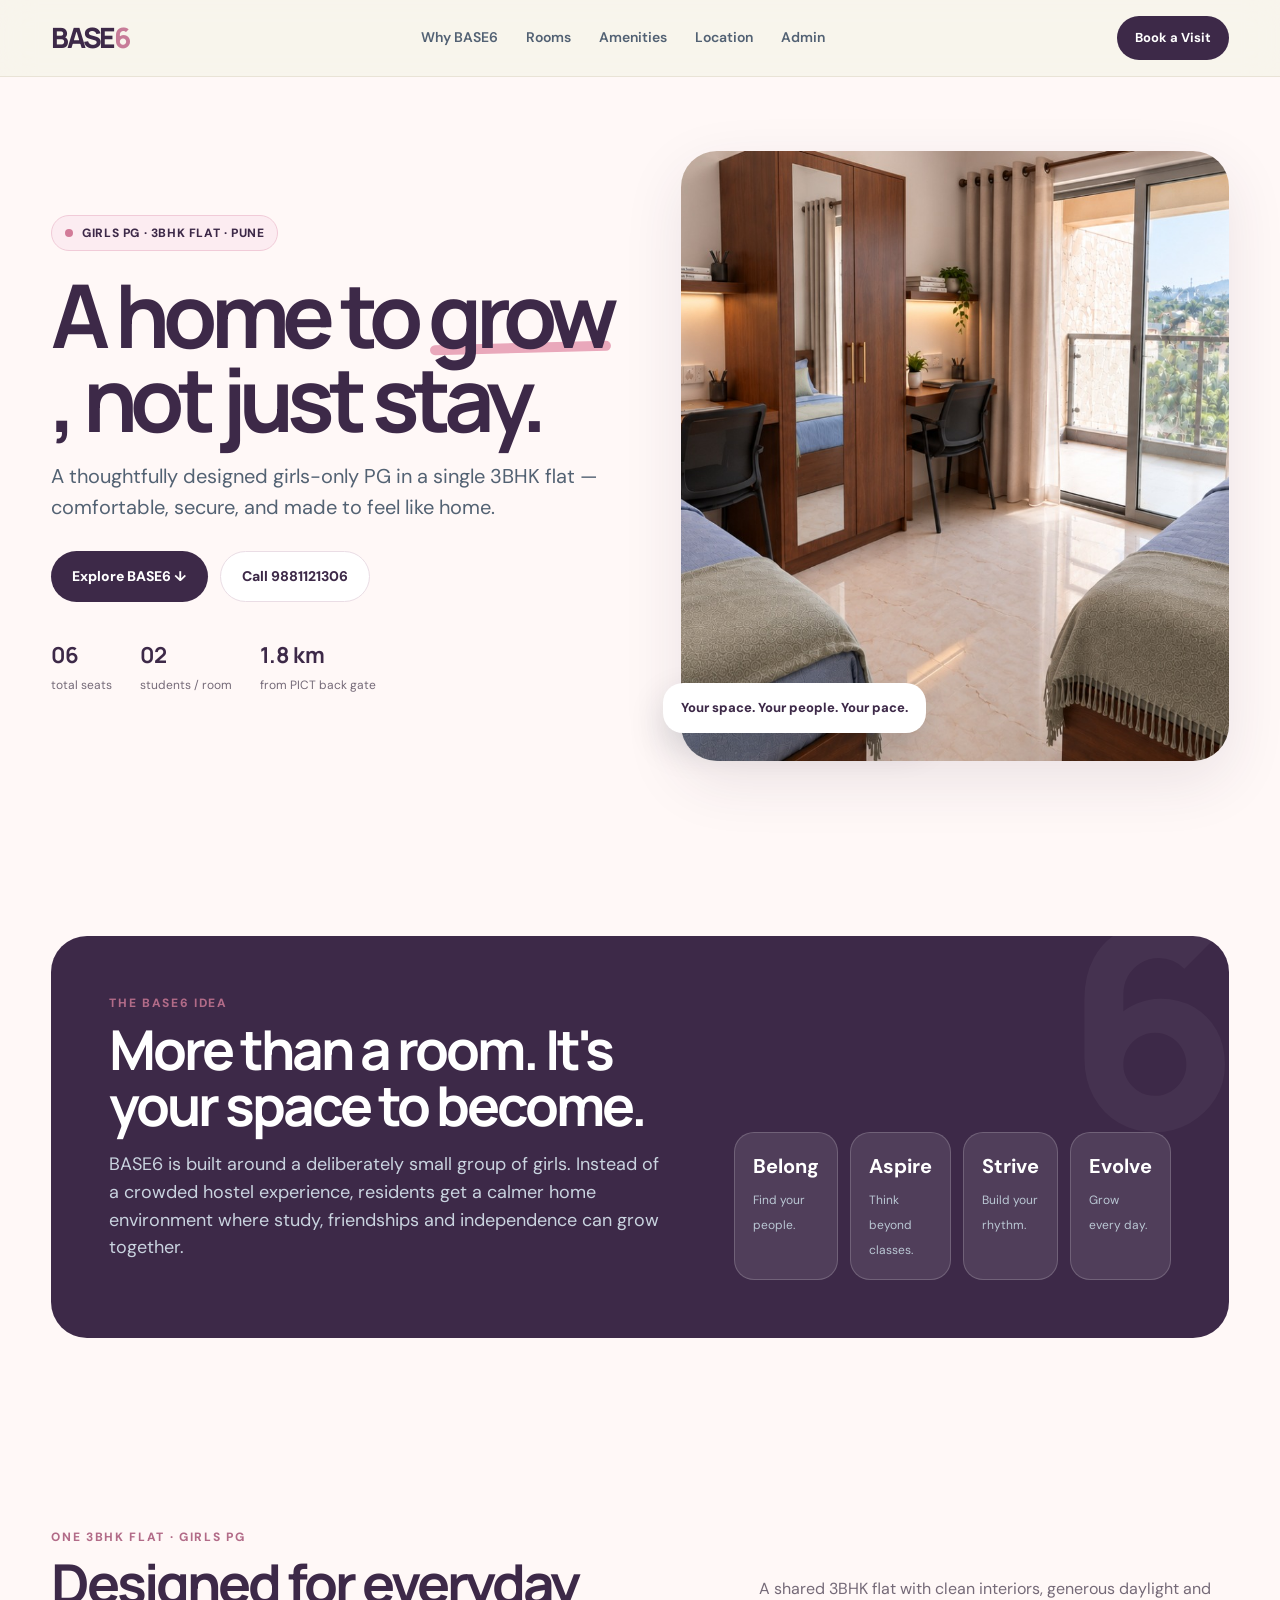
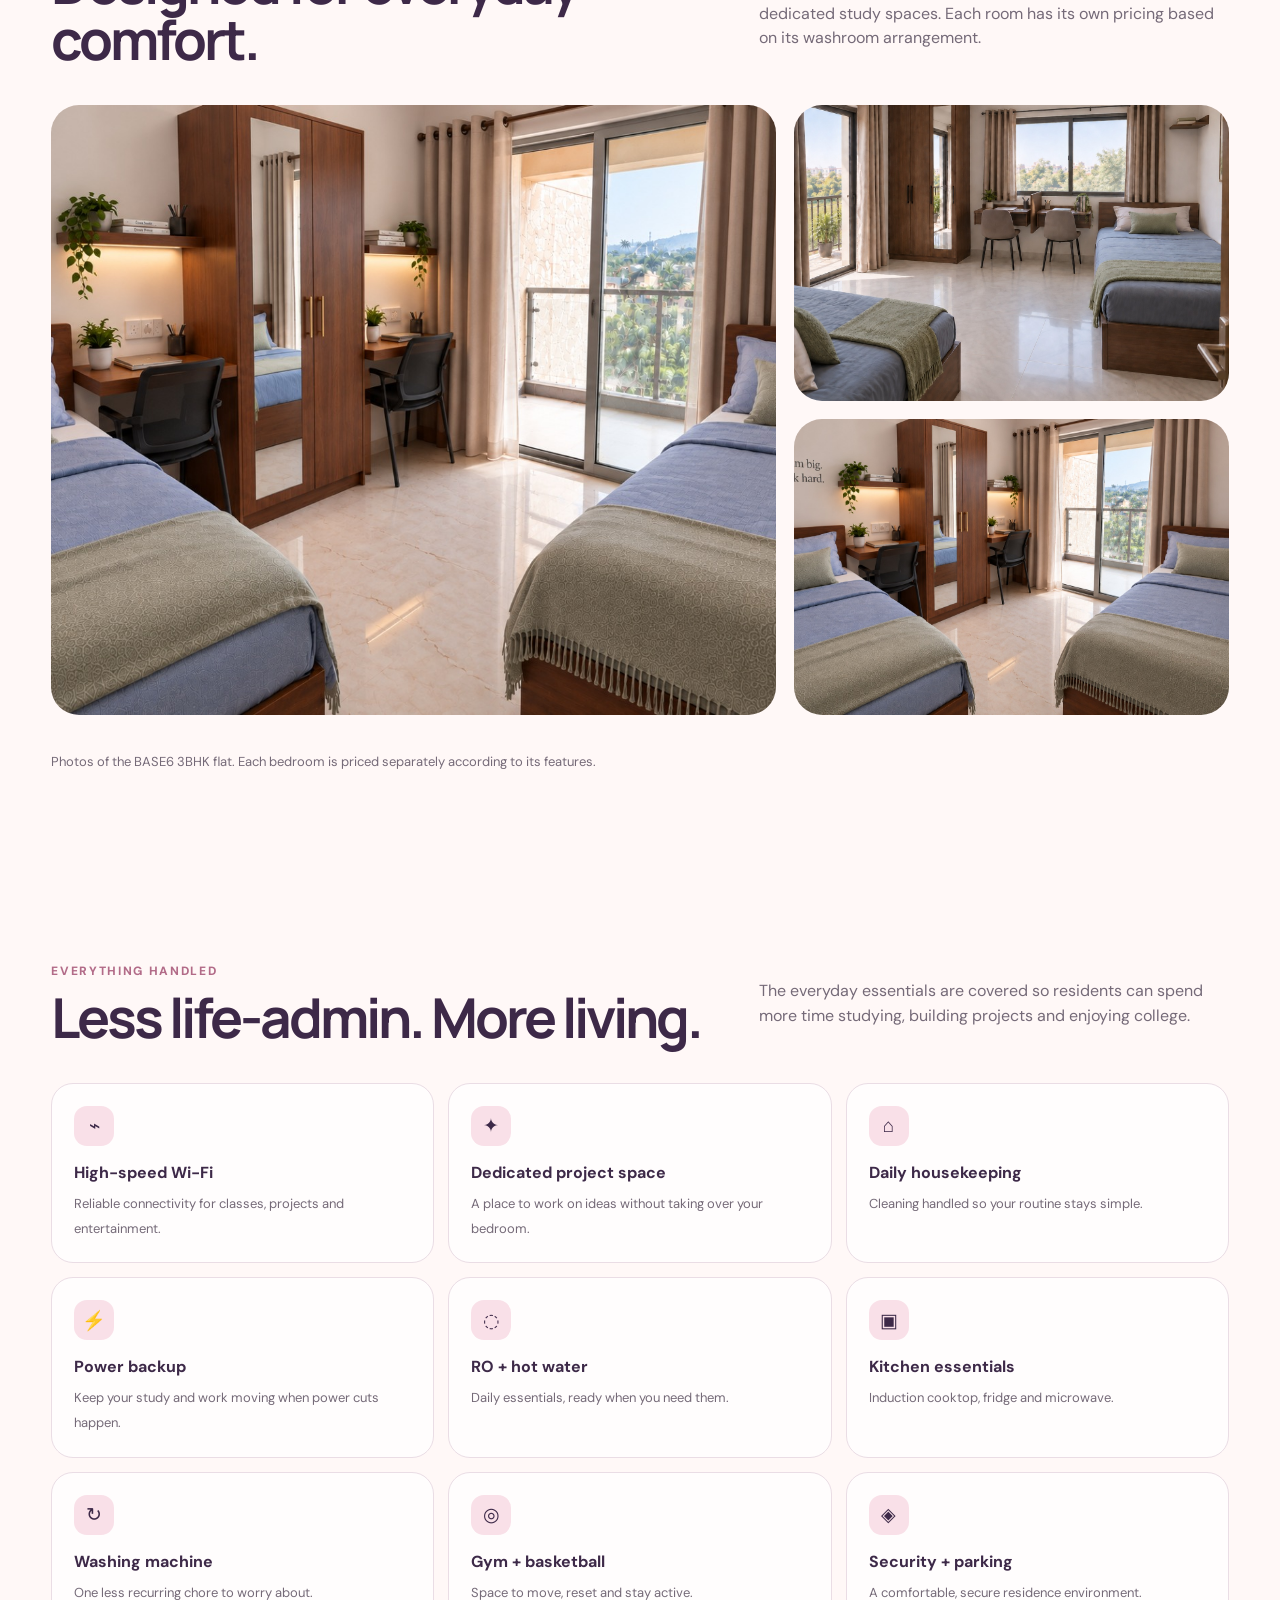
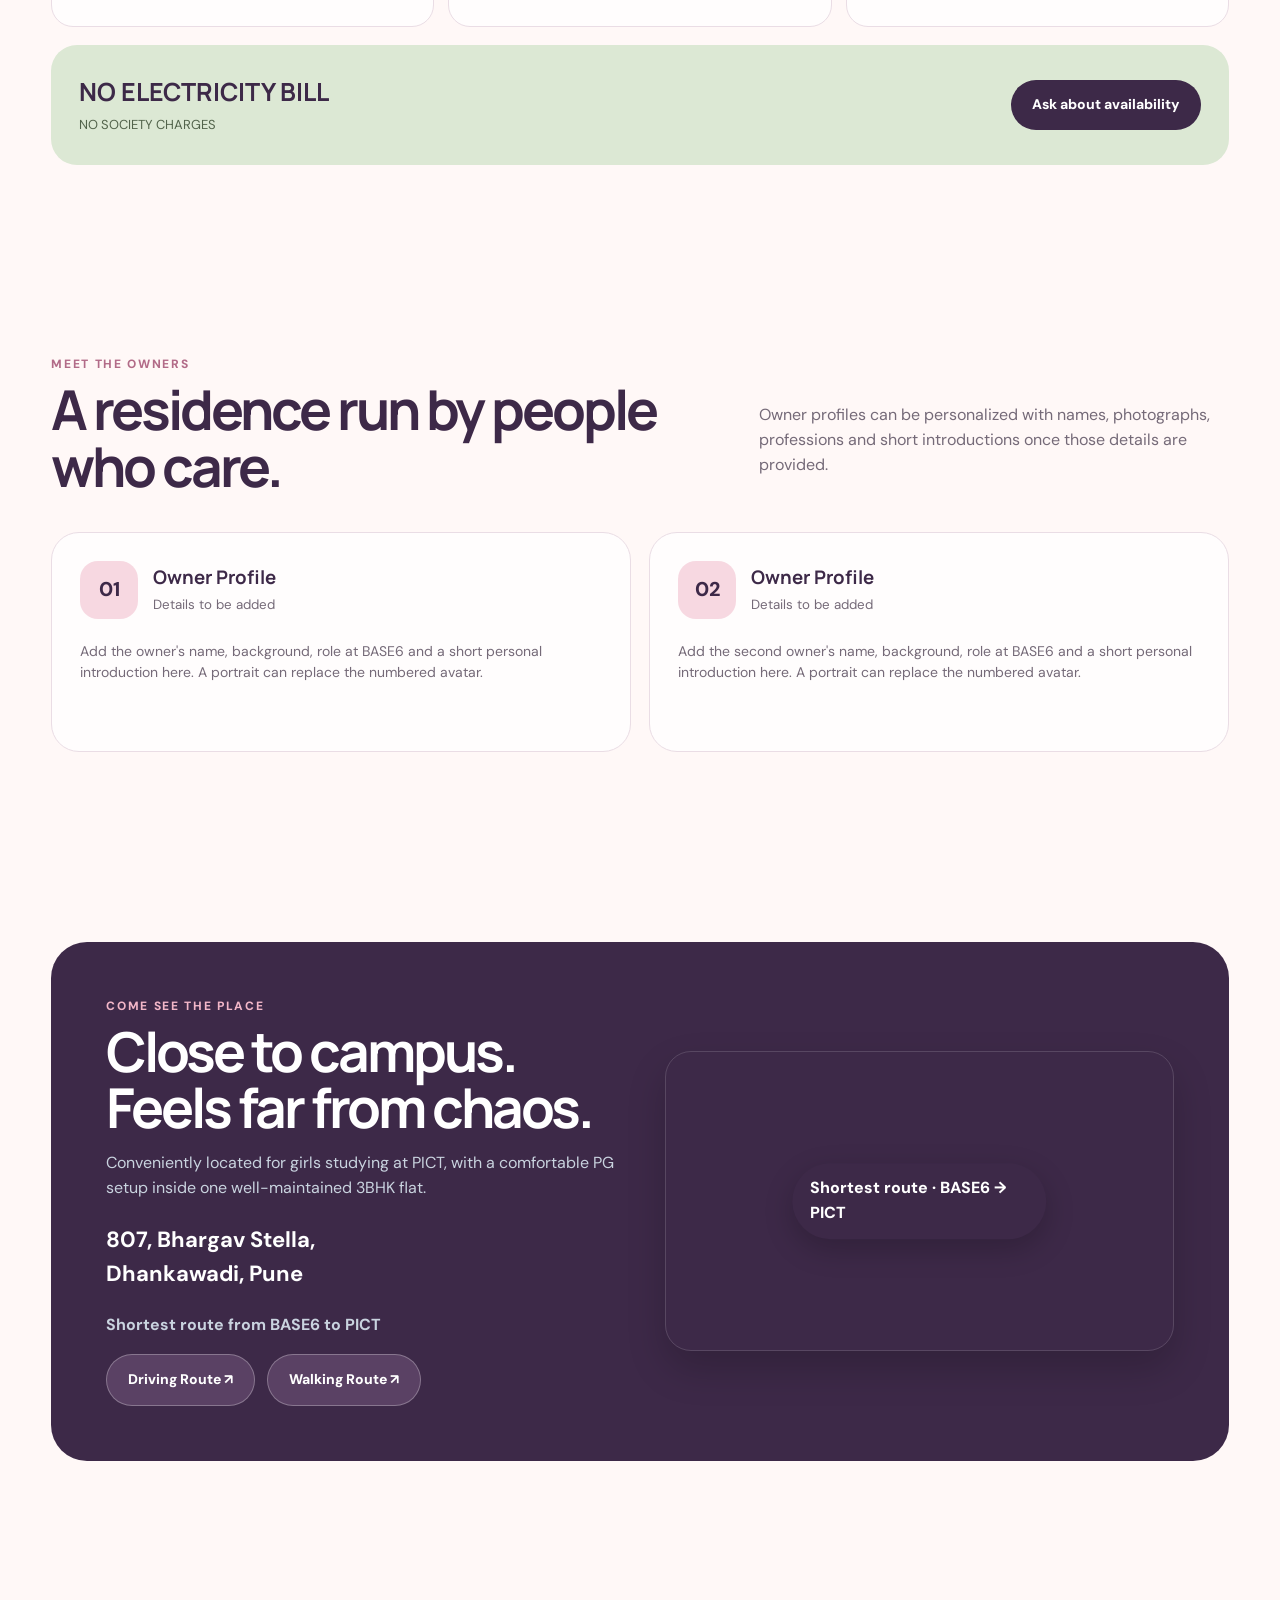
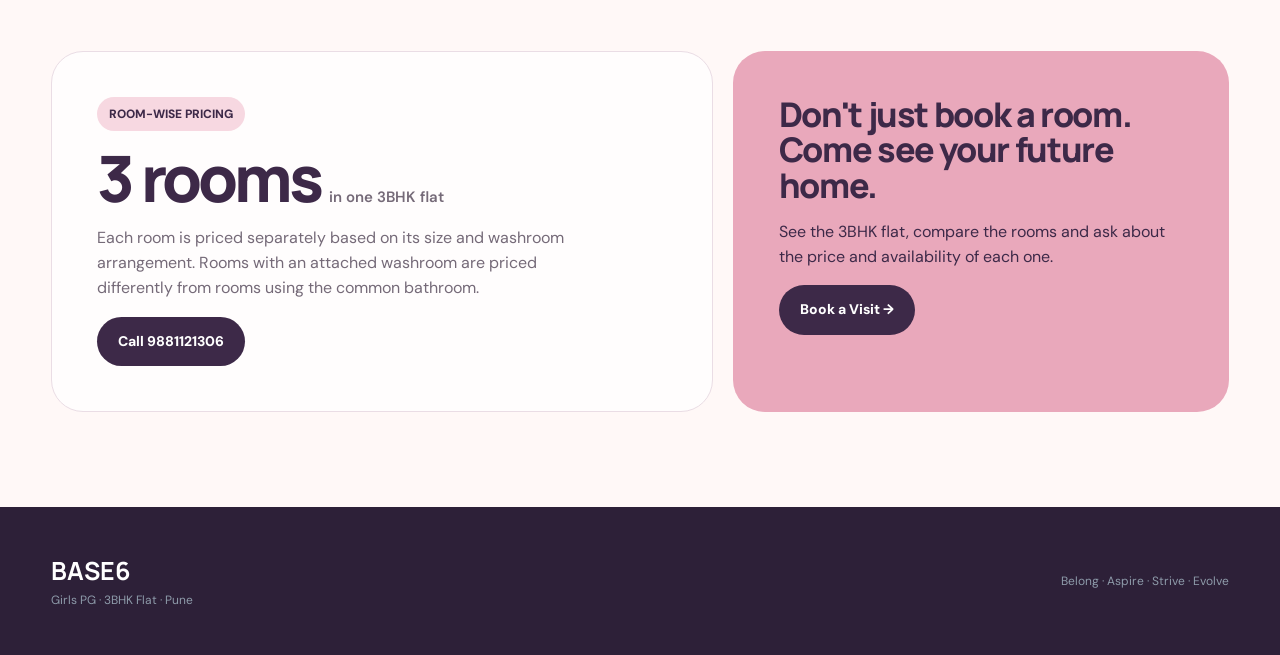
==== commit a6dfec03: "Update site for girls PG accommodation Co-authored-by: Copilot <223556219+Copilot@users.noreply.gith" ====
--- a/index.html
+++ b/index.html
@@ -3,16 +3,16 @@
 <head>
   <meta charset="UTF-8">
   <meta name="viewport" content="width=device-width, initial-scale=1.0">
-  <meta name="description" content="BASE6 Engineering Residence — a small, mentored residence for first-year engineering students in Dhankawadi, Pune.">
-  <title>BASE6 — Engineering Residence</title>
+  <meta name="description" content="BASE6 Girls PG — a girls-only 3BHK flat with room-wise pricing in Dhankawadi, Pune.">
+  <title>BASE6 — Girls PG in a 3BHK Flat</title>
   <link rel="preconnect" href="https://fonts.googleapis.com">
   <link rel="preconnect" href="https://fonts.gstatic.com" crossorigin>
   <link href="https://fonts.googleapis.com/css2?family=DM+Sans:wght@400;500;600;700&family=Manrope:wght@600;700;800&display=swap" rel="stylesheet">
   <style>
     :root{
-      --ink:#10243a; --ink2:#18334f; --cream:#f8f4eb; --paper:#fffdf8;
-      --yellow:#f4c84b; --yellow2:#ffe39a; --muted:#647282; --line:#e7dfd1;
-      --green:#c9d8bf; --radius:28px; --shadow:0 20px 60px rgba(16,36,58,.10);
+      --ink:#3d2948; --ink2:#5a4164; --cream:#fff8f7; --paper:#fffdfd;
+      --yellow:#e9a8bb; --yellow2:#f7d8e1; --muted:#756a78; --line:#eadde5;
+      --green:#d8e9df; --radius:28px; --shadow:0 20px 60px rgba(61,41,72,.10);
     }
     *{box-sizing:border-box}
     html{scroll-behavior:smooth}
@@ -23,14 +23,14 @@
     .nav{position:sticky;top:0;z-index:50;background:rgba(248,244,235,.88);backdrop-filter:blur(16px);border-bottom:1px solid rgba(231,223,209,.8)}
     .navin{height:76px;display:flex;align-items:center;justify-content:space-between}
     .logo{font-family:Manrope;font-weight:800;letter-spacing:-.08em;font-size:28px}
-    .logo span{color:#c39b22}
+    .logo span{color:#c77c98}
     .links{display:flex;gap:28px;font-size:14px;font-weight:600;color:#526173}
     .links a:hover{color:var(--ink)}
     .navcta{background:var(--ink);color:white;padding:12px 18px;border-radius:999px;font-weight:700;font-size:13px}
     .hero{padding:74px 0 80px;overflow:hidden}
     .heroGrid{display:grid;grid-template-columns:1.02fr .98fr;gap:60px;align-items:center}
-    .eyebrow{display:inline-flex;gap:9px;align-items:center;background:#fff8dc;border:1px solid #f0dda0;padding:8px 13px;border-radius:999px;font-size:12px;font-weight:800;letter-spacing:.05em;text-transform:uppercase}
-    .dot{width:8px;height:8px;border-radius:50%;background:#d7aa22}
+    .eyebrow{display:inline-flex;gap:9px;align-items:center;background:#fcecf1;border:1px solid #f1cbd8;padding:8px 13px;border-radius:999px;font-size:12px;font-weight:800;letter-spacing:.05em;text-transform:uppercase}
+    .dot{width:8px;height:8px;border-radius:50%;background:#d27b98}
     h1{font-family:Manrope;font-size:clamp(48px,7vw,88px);line-height:.95;letter-spacing:-.075em;margin:22px 0 20px}
     h1 em{font-style:normal;position:relative;display:inline-block}
     h1 em:after{content:"";position:absolute;height:10px;background:var(--yellow);left:2px;right:2px;bottom:4px;z-index:-1;border-radius:20px;transform:rotate(-1.5deg)}
@@ -46,7 +46,7 @@
     .photoTag{position:absolute;left:-18px;bottom:28px;background:white;border-radius:20px;padding:15px 18px;box-shadow:0 14px 35px rgba(16,36,58,.16);font-size:13px;font-weight:800}
     section{padding:95px 0}
     .sectionHead{display:flex;justify-content:space-between;align-items:end;gap:30px;margin-bottom:38px}
-    .kicker{font-size:12px;text-transform:uppercase;letter-spacing:.14em;font-weight:800;color:#a78321}
+    .kicker{font-size:12px;text-transform:uppercase;letter-spacing:.14em;font-weight:800;color:#b26b88}
     h2{font-family:Manrope;font-size:clamp(34px,5vw,55px);line-height:1.02;letter-spacing:-.055em;margin:8px 0 0}
     .sub{max-width:470px;color:var(--muted)}
     .idea{background:var(--ink);color:white;border-radius:36px;padding:58px;position:relative;overflow:hidden}
@@ -54,7 +54,7 @@
     .ideaGrid{display:grid;grid-template-columns:1.2fr .8fr;gap:60px;align-items:end}
     .idea h2{max-width:650px}.idea p{color:#c9d3df;max-width:650px;font-size:18px}
     .pillars{display:grid;grid-template-columns:repeat(4,1fr);gap:12px;position:relative;z-index:1}
-    .pillar{background:rgba(255,255,255,.08);border:1px solid rgba(255,255,255,.12);padding:18px;border-radius:20px}
+    .pillar{background:rgba(255,255,255,.10);border:1px solid rgba(255,255,255,.18);padding:18px;border-radius:20px}
     .pillar b{display:block;font-size:20px;margin-bottom:5px}.pillar span{font-size:12px;color:#bac7d4}
     .gallery{display:grid;grid-template-columns:1.25fr .75fr;gap:18px}
     .gallery img{width:100%;height:100%;object-fit:cover;border-radius:28px;cursor:pointer;transition:.25s transform,.25s box-shadow}
@@ -67,17 +67,10 @@
     .features{display:grid;grid-template-columns:repeat(3,1fr);gap:14px}
     .feature{background:var(--paper);border:1px solid var(--line);padding:22px;border-radius:22px;transition:.25s transform}
     .feature:hover{transform:translateY(-3px)}
-    .icon{width:40px;height:40px;border-radius:13px;background:#fff0b9;display:grid;place-items:center;margin-bottom:15px;font-size:19px}
+    .icon{width:40px;height:40px;border-radius:13px;background:#f9e0e8;display:grid;place-items:center;margin-bottom:15px;font-size:19px}
     .feature b{display:block;margin-bottom:5px}.feature span{font-size:13px;color:var(--muted)}
     .notice{margin-top:18px;background:#dce8d4;border-radius:26px;padding:28px;display:flex;justify-content:space-between;align-items:center;gap:20px}
     .notice strong{font-family:Manrope;font-size:25px}.notice span{color:#52634b;font-size:13px}
-    .mentor{background:#efe8dc}
-    .mentorCard{background:var(--paper);border:1px solid var(--line);border-radius:32px;padding:42px;display:grid;grid-template-columns:.35fr 1fr;gap:42px;align-items:center}
-    .initial{width:150px;height:150px;border-radius:50%;background:var(--yellow2);display:grid;place-items:center;font:800 58px Manrope;color:var(--ink)}
-    .mentorPhoto{width:150px;height:150px;border-radius:50%;object-fit:cover;object-position:center top;box-shadow:0 14px 30px rgba(16,36,58,.14);border:6px solid white}
-    .mentorName{font:800 38px/1 Manrope;letter-spacing:-.05em;margin-bottom:12px}
-    .tags{display:flex;gap:8px;flex-wrap:wrap;margin:18px 0}
-    .tag{background:#f0ece3;border-radius:999px;padding:8px 11px;font-size:12px;font-weight:700}
     .owners{display:grid;grid-template-columns:repeat(2,1fr);gap:18px}
     .owner{background:var(--paper);border:1px solid var(--line);border-radius:28px;padding:28px;min-height:220px}
     .ownerTop{display:flex;align-items:center;gap:15px;margin-bottom:22px}
@@ -87,8 +80,8 @@
     .location{background:var(--ink);color:white;border-radius:36px;padding:55px}
     .locationGrid{display:grid;grid-template-columns:1fr 1fr;gap:50px;align-items:center}
     .location p{color:#c9d3df}.address{font-size:22px;font-weight:700;margin:22px 0}
-    .location .heroBtns{margin-top:14px}.location .heroBtns .btn{background:#18334f!important;color:white;border:1px solid rgba(255,255,255,.28)}
-    .location .heroBtns .btn:hover{background:#244968!important}
+    .location .heroBtns{margin-top:14px}.location .heroBtns .btn{background:var(--ink2)!important;color:white;border:1px solid rgba(255,255,255,.28)}
+    .location .heroBtns .btn:hover{background:#6d5078!important}
     .mapbox{height:300px;border-radius:26px;position:relative;overflow:hidden;border:1px solid rgba(255,255,255,.14);box-shadow:0 18px 38px rgba(0,0,0,.18)}
     .mapbox iframe{width:100%;height:100%;border:0;display:block;filter:saturate(.9) contrast(1.1)}
     .pin{position:absolute;left:50%;top:50%;transform:translate(-50%,-50%);background:var(--ink);color:white;border-radius:999px;padding:13px 17px;font-weight:800;box-shadow:0 10px 30px rgba(0,0,0,.2);pointer-events:none;z-index:2}
@@ -96,7 +89,7 @@
     .priceCard,.visitCard{border-radius:32px;padding:45px;border:1px solid var(--line);background:var(--paper)}
     .price{font:800 64px/1 Manrope;letter-spacing:-.06em;margin:15px 0 6px}
     .price small{font:600 15px "DM Sans";letter-spacing:0;color:var(--muted)}
-    .limited{display:inline-block;background:#fff0b9;padding:8px 12px;border-radius:999px;font-size:12px;font-weight:800}
+    .limited{display:inline-block;background:#f7d8e1;padding:8px 12px;border-radius:999px;font-size:12px;font-weight:800}
     .visitCard{background:var(--yellow);border-color:transparent}
     .visitCard h3{font:800 34px/1.05 Manrope;letter-spacing:-.04em;margin:0 0 12px}
     .room-modal{position:fixed;inset:0;z-index:100;display:none;place-items:center;padding:20px;background:rgba(8,25,42,.72);backdrop-filter:blur(8px)}
@@ -119,14 +112,14 @@
     .modal-layout-wrap{padding:14px;border-radius:20px;background:#eef0f7}
     .modal-layout-wrap canvas{width:100%;height:auto;border-radius:14px;background:#fff}
     .modal-note{margin:10px 0 0;color:var(--muted);font-size:13px}
-    footer{padding:45px 0;background:#0b1b2b;color:#c6d0da}
+    footer{padding:45px 0;background:#2d2038;color:#eee3ed}
     .foot{display:flex;justify-content:space-between;gap:20px;align-items:center}.foot b{color:white;font-family:Manrope;font-size:25px}
     .tiny{font-size:12px;color:#8e9baa}
     @media(max-width:850px){
       .links{display:none}.hero{padding-top:45px}.heroGrid,.ideaGrid,.locationGrid,.pricing{grid-template-columns:1fr}
       .heroPhoto img{height:430px}.photoTag{left:12px}.pillars{grid-template-columns:1fr 1fr}
       .gallery{grid-template-columns:1fr}.gallery .big{height:430px}.gallery .small{height:250px}
-      .features{grid-template-columns:1fr 1fr}.mentorCard{grid-template-columns:1fr;padding:30px}.initial{width:100px;height:100px;font-size:40px}
+      .features{grid-template-columns:1fr 1fr}
       .owners{grid-template-columns:1fr}.location{padding:35px}.sectionHead{display:block}
     }
     @media(max-width:520px){
@@ -141,7 +134,7 @@
     <div class="wrap navin">
       <a class="logo" href="#top">BASE<span>6</span></a>
       <div class="links">
-        <a href="#about">Why BASE6</a><a href="#rooms">Residence</a><a href="#support">Support</a><a href="#mentor">Mentor</a><a href="#location">Location</a><a href="admin.html">Admin</a>
+        <a href="#about">Why BASE6</a><a href="#rooms">Rooms</a><a href="#support">Amenities</a><a href="#location">Location</a><a href="admin.html">Admin</a>
       </div>
       <a class="navcta" href="https://wa.me/919881121306?text=hi%20i%20want%20to%20book%20an%20appointment" target="_blank" rel="noopener">Book a Visit</a>
     </div>
@@ -151,9 +144,9 @@
     <section class="hero">
       <div class="wrap heroGrid">
         <div>
-          <div class="eyebrow"><span class="dot"></span> Engineering Residence · Pune</div>
+          <div class="eyebrow"><span class="dot"></span> Girls PG · 3BHK Flat · Pune</div>
           <h1>A home to <em>grow</em>, not just stay.</h1>
-          <p class="lead">A thoughtfully designed residence for first-year engineering students — small, focused, comfortable, and mentored.</p>
+          <p class="lead">A thoughtfully designed girls-only PG in a single 3BHK flat — comfortable, secure, and made to feel like home.</p>
           <div class="heroBtns">
             <a class="btn primary" href="#rooms">Explore BASE6 ↓</a>
             <a class="btn secondary" href="tel:9881121306">Call 9881121306</a>
@@ -178,7 +171,7 @@
             <div>
               <div class="kicker">The BASE6 idea</div>
               <h2>More than a room. It's your space to become.</h2>
-              <p>BASE6 is built around a deliberately small peer group. Instead of a crowded hostel experience, residents get a calmer home environment where study, friendships, independence and guidance can coexist.</p>
+              <p>BASE6 is built around a deliberately small group of girls. Instead of a crowded hostel experience, residents get a calmer home environment where study, friendships and independence can grow together.</p>
             </div>
             <div class="pillars">
               <div class="pillar"><b>Belong</b><span>Find your people.</span></div>
@@ -194,8 +187,8 @@
     <section id="rooms">
       <div class="wrap">
         <div class="sectionHead">
-          <div><div class="kicker">Rooms & residence</div><h2>Designed for real student life.</h2></div>
-          <p class="sub">Clean interiors, generous daylight, dedicated study spaces and a calm palette that makes the residence feel like home.</p>
+          <div><div class="kicker">One 3BHK flat · Girls PG</div><h2>Designed for everyday comfort.</h2></div>
+          <p class="sub">A shared 3BHK flat with clean interiors, generous daylight and dedicated study spaces. Each room has its own pricing based on its washroom arrangement.</p>
         </div>
         <div class="gallery">
           <img class="big room-photo" data-room="room-wide" src="assets/base6-room-wide.jpeg" alt="BASE6 residence interior with twin beds and study desks" tabindex="0" role="button" aria-label="Open room wide 360 view and layout">
@@ -205,7 +198,7 @@
           </div>
         </div>
         <div id="pgGallery" class="pg-gallery" aria-label="Additional PG photos"></div>
-        <div class="caption">Residence photography supplied for BASE6. More facility photos can be added to this gallery.</div>
+        <div class="caption">Photos of the BASE6 3BHK flat. Each bedroom is priced separately according to its features.</div>
       </div>
     </section>
 
@@ -230,23 +223,6 @@
       </div>
     </section>
 
-    <section class="mentor" id="mentor">
-      <div class="wrap">
-        <div class="sectionHead">
-          <div><div class="kicker">Guidance that matters</div><h2>Mentored by a PICTian.</h2></div>
-          <p class="sub">A residence with access to experience, not just amenities.</p>
-        </div>
-        <div class="mentorCard">
-          <img class="mentorPhoto" src="assets/kishor-bachhav.png" alt="Portrait of Kishor Bachhav">
-          <div>
-            <div class="mentorName">Kishor Bachhav</div>
-            <div class="tags"><span class="tag">PICT Alumnus</span><span class="tag">20+ Years in Engineering</span><span class="tag">Technology Leader</span><span class="tag">Visiting Faculty</span><span class="tag">Author</span></div>
-            <p>Personally present at BASE6 through the working day, offering students an experienced point of contact for guidance, everyday support and the transition into engineering life.</p>
-          </div>
-        </div>
-      </div>
-    </section>
-
     <section id="owners">
       <div class="wrap">
         <div class="sectionHead">
@@ -271,9 +247,9 @@
         <div class="location">
           <div class="locationGrid">
             <div>
-              <div class="kicker" style="color:#f4c84b">Come see the place</div>
+              <div class="kicker" style="color:#f2b6c8">Come see the place</div>
               <h2>Close to campus.<br>Feels far from chaos.</h2>
-              <p>Conveniently located for PICT students, with a residence setup designed around everyday student life.</p>
+              <p>Conveniently located for girls studying at PICT, with a comfortable PG setup inside one well-maintained 3BHK flat.</p>
               <div class="address">807, Bhargav Stella,<br>Dhankawadi, Pune</div>
               <p><strong>Shortest route from BASE6 to PICT</strong></p>
               <div class="heroBtns">
@@ -300,14 +276,14 @@
       <div class="wrap">
         <div class="pricing">
           <div class="priceCard">
-            <span class="limited">ONLY 6 SEATS</span>
-            <div class="price">₹14,999 <small>/ person / month</small></div>
-            <p class="sub">Ask the owners for the latest availability and exact inclusions before booking.</p>
+            <span class="limited">ROOM-WISE PRICING</span>
+            <div class="price">3 rooms <small>in one 3BHK flat</small></div>
+            <p class="sub">Each room is priced separately based on its size and washroom arrangement. Rooms with an attached washroom are priced differently from rooms using the common bathroom.</p>
             <a class="btn primary" href="tel:9881121306">Call 9881121306</a>
           </div>
           <div class="visitCard">
             <h3>Don't just book a room. Come see your future home.</h3>
-            <p>Meet the owners. Walk through the residence. Ask questions. Get a feel for BASE6.</p>
+            <p>See the 3BHK flat, compare the rooms and ask about the price and availability of each one.</p>
             <a class="btn primary" href="https://wa.me/919881121306?text=hi%20i%20want%20to%20book%20an%20appointment" target="_blank" rel="noopener">Book a Visit →</a>
           </div>
         </div>
@@ -317,7 +293,7 @@
 
   <footer>
     <div class="wrap foot">
-      <div><b>BASE6</b><div class="tiny">Engineering Residence · Pune</div></div>
+      <div><b>BASE6</b><div class="tiny">Girls PG · 3BHK Flat · Pune</div></div>
       <div class="tiny">Belong · Aspire · Strive · Evolve</div>
     </div>
   </footer>
